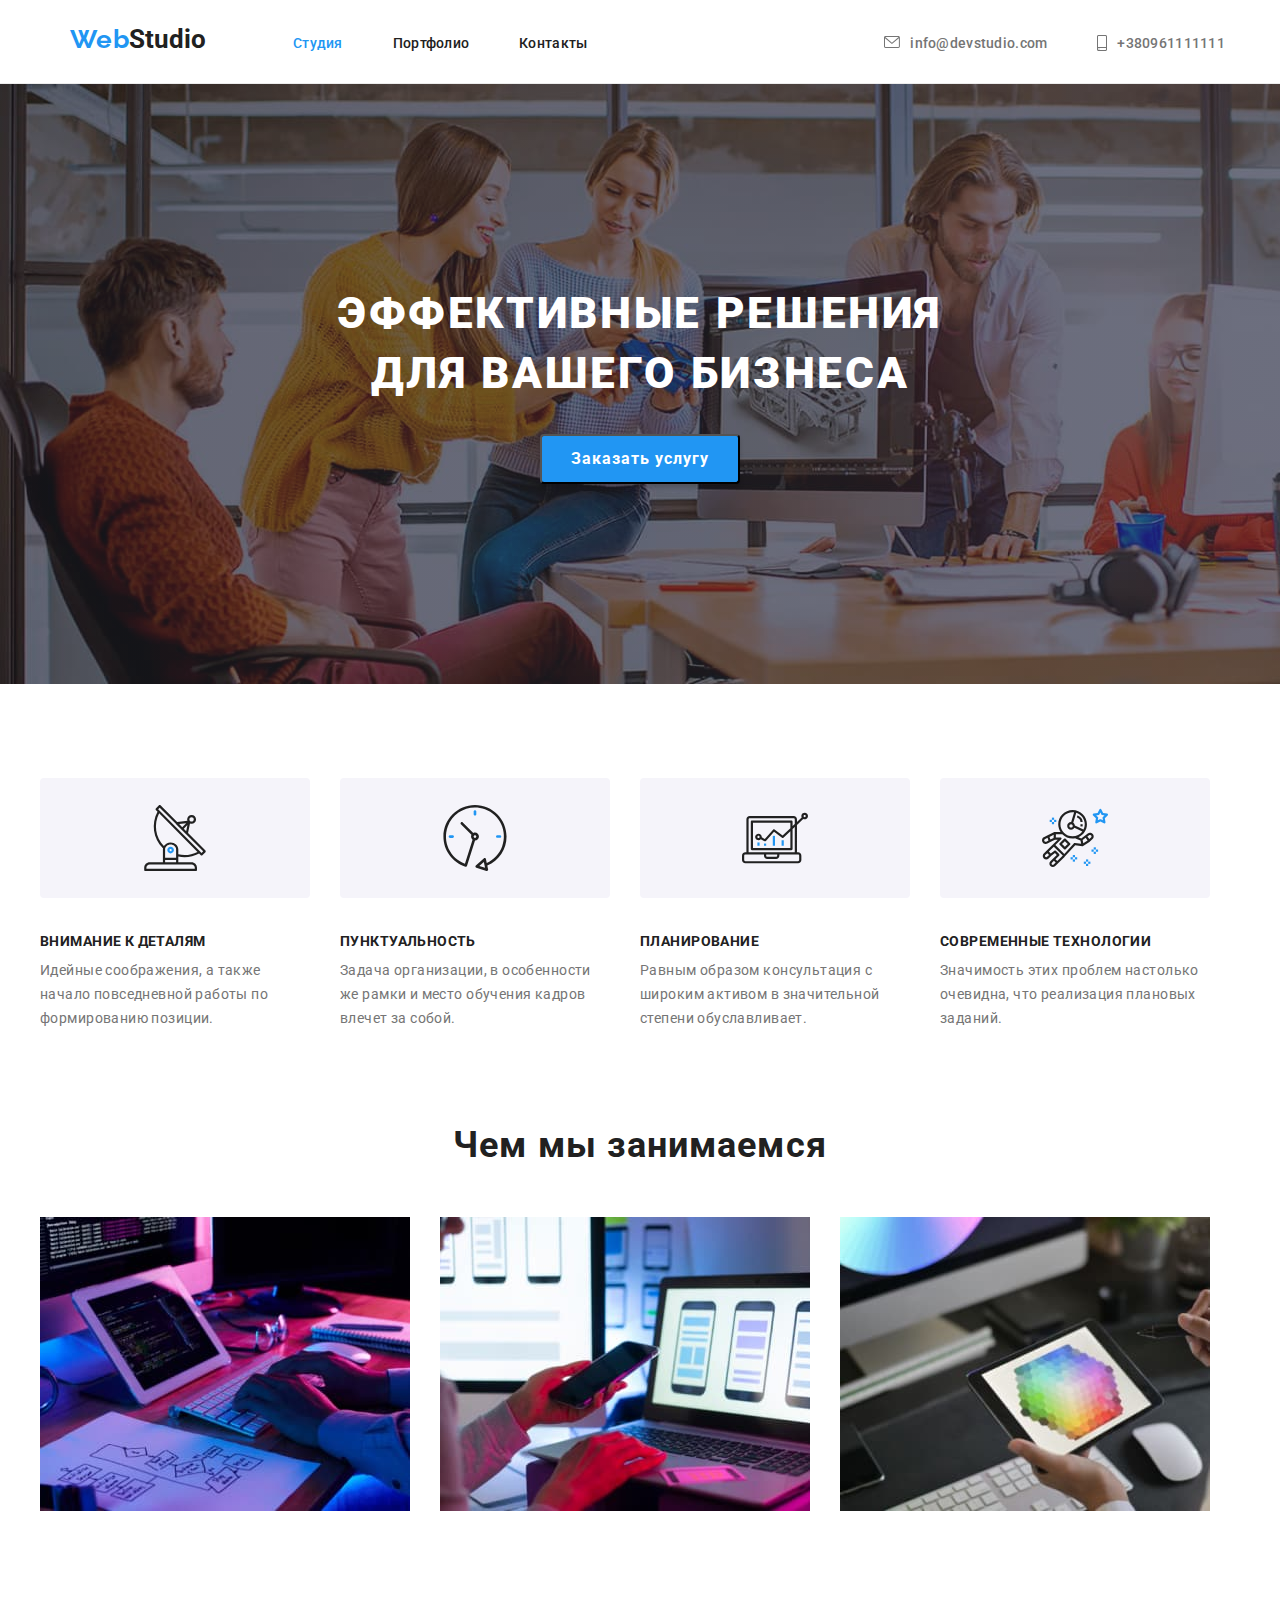
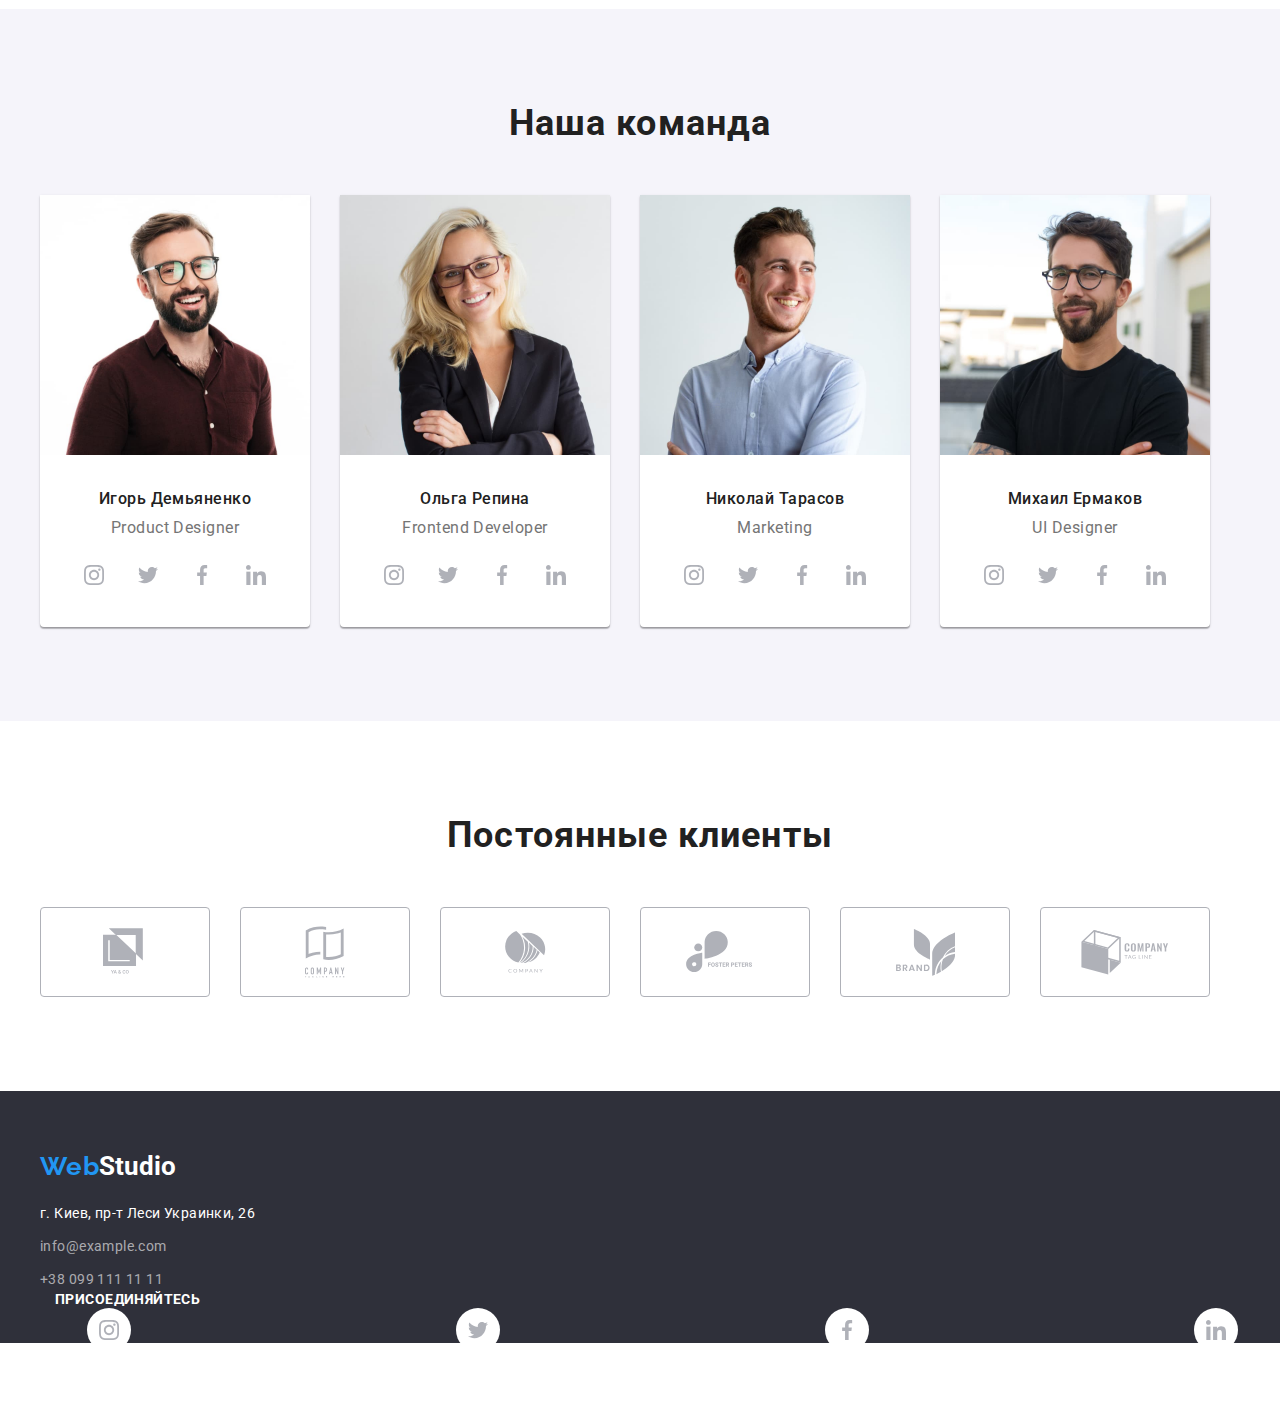
==== index.html @ e484968e "дороблює футер" ====
<!DOCTYPE html>
<html lang="ru">
<head>
    <meta charset="UTF-8">
    <meta name="viewport" content="width=device-width, initial-scale=1.0">
    <title>Студия</title>
    <link rel="stylesheet" type="text/css" href="css/normalize.css" />
    <link href="https://fonts.googleapis.com/css2?family=Raleway:wght@700&family=Roboto:wght@400;500;700;900&display=swap" rel="stylesheet">
    <link rel="stylesheet" href="https://cdnjs.cloudflare.com/ajax/libs/modern-normalize/1.0.0/modern-normalize.min.css">
    <link rel="stylesheet" type="text/css" href="css/styles.css" />
</head>
<body>
    <!-- Шапка  -->
    <header class="header">
        <!-- навигация в шапке сайта -->
        <nav>
           <div class="container">
                <a class="logo" href=""><span class="web">Web</span>Studio</a>
                
                <ul class="site-nav">
                    <li class="item"><a class="link site-nav-studio" href="https://aleksdu.github.io/goit-markup-hw-03/">Студия</a></li>
                    <li class="item"><a class="link site-nav-portfolio"
                            href="https://aleksdu.github.io/goit-markup-hw-03/portfolio">Портфолио</a></li>
                    <li class="item"><a class="link site-nav-contacts" href="">Контакты</a></li>
                </ul>
                
                <ul class="auth-nav">
                    
                    <li class="item">
                        <a class="link auth-nav-contacts-link" href="mailto:info@devstudio.com">
                            <svg class="icon-envelope-hover">
                                <use href="./images/sprite.svg#icon-envelope-hover">
                                </use></svg>info@devstudio.com</a></li>
                    <li class="item"><a class="link auth-nav-tel"
                         href="tel:+380961111111">
                        <svg class="icon-smartphone">
                            <use href="./images/sprite.svg#icon-smartphone">
                            </use>
                        </svg>
                         +380961111111</a>
                    </li>
                </ul>
            </div>
                </nav>
           
    </header>
    <!-- Кнопка на заднем фоне -->
    <main>
        <section class="title">
            <div class="container">
                <h1 class="title-buton-title">Эффективные решения<br />
                    для вашего бизнеса</h1>
                <button class="title-buton-buton" type="button">Заказать услугу</button>
        </div>
         </section>  
    <!-- Секция особенности -->
    <section class="features-items">
        <div class="container">
            <ul class="features">
                <li class="item">
                    <svg class="antenna">
                        <use href="./images/sprite.svg#antenna">
                        </use>
                    </svg>
                    <h3 class="features-title">Внимание к деталям</h3>
                    <p class="features-text">Идейные соображения, а также 
                        начало повседневной работы по 
                        формированию позиции.</p>
                </li>
                <li class="item">
                    <svg class="clock">
                        <use href="./images/sprite.svg#clock">
                        </use>
                    </svg>
                    <h3 class="features-title">Пунктуальность</h3>
                    <p class="features-text">Задача организации, в особенности 
                        же рамки и место обучения кадров 
                        влечет за собой.</p>
                </li>
                <li class="item">
                    <svg class="diagram">
                        <use href="./images/sprite.svg#diagram">
                        </use>
                    </svg>
                    <h3 class="features-title">Планирование</h3>
                    <p class="features-text">Равным образом консультация с
                        широким активом в значительной
                        степени обуславливает.</p>
                </li>
                <li class="item">
                    <svg class="astronaut">
                        <use href="./images/sprite.svg#astronaut">
                        </use>
                    </svg>
                    <h3 class="features-title">Современные технологии</h3>
                    <p class="features-text">Значимость этих проблем настолько
                        очевидна, что реализация плановых
                        заданий.</p>
                </li>
            </ul>
        </div>
    </section>
    <!-- секция чем мы занимаемся -->
    
        
    <section class="images">
        <h2 class="title-2">Чем мы занимаемся</h2>
        <ul class="container">
            <li class="item"><img src="./images/img.jpg" alt="пишет код" width="370"></li>
            <li class="item"><img src="./images/img(1).jpg" alt="пишет мобильный девайс" width="370"></li>
            <li class="item"><img src="./images/img(2).jpg" alt="выбирает цвет" width="370"></li>
        </ul>
    </section>
    <!-- секция наша команда -->
    <section class="our-team">
        <div class="container">
            <h2 class="title-3">Наша команда</h2>
            <ul class="title-3-members">
                <li class="item"><img src="./images/img(3).jpg" alt="Игорь Демьяненко" width="270"><br />
                    <h3 class="names">Игорь Демьяненко</h3>
                    <p class="work" lang="en">Product Designer</p>
                    <ul class="social-list">
                        <li class="social-list-item">
                            <a href="" class="social-list-link">
                                <svg class="social-list-icon">
                                    <use href="./images/sprite.svg#instagram"></use>
                                </svg>
                            </a>
                        </li>
                        <li class="social-list-item">
                            <a href="" class="social-list-link">
                                <svg class="social-list-icon">
                                    <use href="./images/sprite.svg#twitter"></use>
                                </svg>
                            </a>
                        </li>
                        <li class="social-list-item">
                            <a href="" class="social-list-link">
                                <svg class="social-list-icon">
                                    <use href="./images/sprite.svg#facebook"></use>
                                </svg>
                            </a>
                        </li>
                        <li class="social-list-item">
                            <a href="" class="social-list-link">
                                <svg class="social-list-icon">
                                    <use href="./images/sprite.svg#linkedin"></use>
                                </svg>
                            </a>
                        </li>
                    </ul>
                </li>
                <li class="item"><img src="./images/img(4).jpg" alt="Ольга Репина" width="270"><br />
                    <h3 class="names">Ольга Репина</h3>
                    <p class="work" lang="en">Frontend Developer</p>
                    <ul class="social-list">
                        <li class="social-list-item">
                            <a href="" class="social-list-link">
                                <svg class="social-list-icon">
                                    <use href="./images/sprite.svg#instagram"></use>
                                </svg>
                            </a>
                        </li>
                        <li class="social-list-item">
                            <a href="" class="social-list-link">
                                <svg class="social-list-icon">
                                    <use href="./images/sprite.svg#twitter"></use>
                                </svg>
                            </a>
                        </li>
                        <li class="social-list-item">
                            <a href="" class="social-list-link">
                                <svg class="social-list-icon">
                                    <use href="./images/sprite.svg#facebook"></use>
                                </svg>
                            </a>
                        </li>
                        <li class="social-list-item">
                            <a href="" class="social-list-link">
                                <svg class="social-list-icon">
                                    <use href="./images/sprite.svg#linkedin"></use>
                                </svg>
                            </a>
                        </li>
                    </ul>
                </li>
                <li class="item"><img src="./images/img(5).jpg" alt="Николай Тарасов" width="270"><br />
                    <h3 class="names">Николай Тарасов</h3>
                    <p class="work" lang="en">Marketing</p>
                    <ul class="social-list">
                        <li class="social-list-item">
                            <a href="" class="social-list-link">
                                <svg class="social-list-icon">
                                    <use href="./images/sprite.svg#instagram"></use>
                                </svg>
                            </a>
                        </li>
                        <li class="social-list-item">
                            <a href="" class="social-list-link">
                                <svg class="social-list-icon">
                                    <use href="./images/sprite.svg#twitter"></use>
                                </svg>
                            </a>
                        </li>
                        <li class="social-list-item">
                            <a href="" class="social-list-link">
                                <svg class="social-list-icon">
                                    <use href="./images/sprite.svg#facebook"></use>
                                </svg>
                            </a>
                        </li>
                        <li class="social-list-item">
                            <a href="" class="social-list-link">
                                <svg class="social-list-icon">
                                    <use href="./images/sprite.svg#linkedin"></use>
                                </svg>
                            </a>
                        </li>
                    </ul>
                </li>
                <li class="item"><img src="./images/img(6).jpg" alt="Михаил Ермаков" width="270"><br />
                    <h3 class="names">Михаил Ермаков</h3>
                    <p class="work" lang="en">UI Designer</p>
                    <ul class="social-list">
                        <li class="social-list-item">
                            <a href="" class="social-list-link">
                                <svg class="social-list-icon">
                                    <use href="./images/sprite.svg#instagram"></use>
                                </svg>
                            </a>
                        </li>
                        <li class="social-list-item">
                            <a href="" class="social-list-link">
                                <svg class="social-list-icon">
                                    <use href="./images/sprite.svg#twitter"></use>
                                </svg>
                            </a>
                        </li>
                        <li class="social-list-item">
                            <a href="" class="social-list-link">
                                <svg class="social-list-icon">
                                    <use href="./images/sprite.svg#facebook"></use>
                                </svg>
                            </a>
                        </li>
                        <li class="social-list-item">
                            <a href="" class="social-list-link">
                                <svg class="social-list-icon">
                                    <use href="./images/sprite.svg#linkedin"></use>
                                </svg>
                            </a>
                        </li>
                    </ul>
                </li>
            </ul>
        </div>
    </section>

    <!-- stabbil cliens -->

    <section class="clients">
        <div class="container">
        <h2 class="title-clients">Постоянные клиенты</h2>
            <ul class="clients-list">
                <li class="clients-item">
                    <a href="" class="clients-link">
                        <svg class="clients-icon">
                            <use href="./images/sprite.svg#logo-1"></use>
                        </svg>
                    </a>
                </li>
                <li class="clients-item">
                    <a href="" class="clients-link">
                        <svg class="clients-icon logo-2">
                            <use href="./images/sprite.svg#logo-2"></use>
                        </svg>
                    </a>
                </li>
                <li class="clients-item">
                    <a href="" class="clients-link">
                        <svg class="clients-icon logo-3">
                            <use href="./images/sprite.svg#logo-3"></use>
                        </svg>
                    </a>
                </li>
                <li class="clients-item">
                    <a href="" class="clients-link">
                        <svg class="clients-icon logo-4">
                            <use href="./images/sprite.svg#logo-4"></use>
                        </svg>
                    </a>
                </li>
                <li class="clients-item">
                    <a href="" class="clients-link">
                        <svg class="clients-icon logo-5">
                            <use href="./images/sprite.svg#logo-5"></use>
                        </svg>
                    </a>
                </li>
                <li class="clients-item">
                    <a href="" class="clients-link">
                        <svg class="clients-icon logo-6">
                            <use href="./images/sprite.svg#logo-6"></use>
                        </svg>
                    </a>
                </li>
            </ul class="clients-list">
            </div>
    </section>
    </main>
    <!-- подвал страницы -->
    <footer class="footer">
        <div class="container">
            <a class="logo" href=""><span class="web">Web</span>Studio</a>
            <address>
                 <div class="footer-address">г. Киев, пр-т Леси Украинки, 26</div>
                <a class="footer-mail" href="mailto:info@example.com">info@example.com</a><br />
                <a class="footer-tel" href="tel:+380991111111">+38 099 111 11 11</a>
            </address>
        

        <!-- social links -->
        <section social-links>
            <div class="container">
            <h3 class="call">присоединяйтесь</h3>
                <ul class="social-list">
                    <li class="social-list-item">
                        <a href="" class="social-list-link">
                            <svg class="social-list-icon">
                                <use href="./images/sprite.svg#instagram"></use>
                            </svg>
                        </a>
                    </li>
                    <li class="social-list-item">
                        <a href="" class="social-list-link">
                            <svg class="social-list-icon">
                                <use href="./images/sprite.svg#twitter"></use>
                            </svg>
                        </a>
                    </li>
                    <li class="social-list-item">
                        <a href="" class="social-list-link">
                            <svg class="social-list-icon">
                                <use href="./images/sprite.svg#facebook"></use>
                            </svg>
                        </a>
                    </li>
                    <li class="social-list-item">
                        <a href="" class="social-list-link">
                            <svg class="social-list-icon">
                                <use href="./images/sprite.svg#linkedin"></use>
                            </svg>
                        </a>
                    </li>
                </ul>
            </div>
        </section>
    </footer>
    </body>
</html>
---- css/styles.css ----
:root {
--prymary-text-color: #757575;
--font-family: Roboto;

}
a{
    text-decoration: none;
}
li{
   list-style-type: none;
}
body {
  font-family: Roboto, sans-serif;
  }
  h1,h2,h3,h4,h5,h6,p{
 margin: 0;
}
address{
    font-style: normal;
}
.list{
    list-style: none;
}
ul{
    margin: 0;
    padding: 0;
}
image{
    display: block;
}

  /* ========Header============ */
.header .container{
    display: flex;
    align-items: baseline;
    width: 1200px;
    padding-left: 15px;
    padding-right: 15px;
    margin: 0 auto;
    }

    .header{
    border-bottom: 1px solid #ECECEC;

    }
  
    .site-nav .item+.item{
        margin-left: 50px;
        display: block;
    }

    .auth-nav .link{
        padding-top: 32px;
        padding-bottom: 32px;
    }

    .site-nav{
        display: flex;
    }
.web{
display: flex;
margin-left: 15px;

font-family: Raleway;
font-weight: 700;
font-size: 26px;
line-height: 1.192;
letter-spacing: 0.03em;
color: #2196F3;
}

.web:hover, .web:focus{
    color: #2196f3;
}
.web:active{
    color: teal;
}
.header .logo{
display: flex;
padding-top: 24px;
padding-bottom: 25px;
margin-right: 93px;
width: 145px;
height: 31px;
font-weight: bold;
font-size: 26px;
line-height: 1.192;
color: #212121;
}

.logo:hover, .logo:focus{
    color:#2196f3;
}
.logo:active{
    color: teal;
}

.site-nav-studio{
font-weight: 500;
font-size: 14px;
line-height: 1.142;
letter-spacing: 0.02em;
color: #2196F3;
}

.site-nav-studio:hover, .site-nav-studio:focus{
    color:#2196f3;
}
.site-nav-studio:active{
    color: teal;
}
.site-nav-portfolio, .site-nav-contacts{
font-weight: 500;
font-size: 14px;
line-height: 1.142;
letter-spacing: 0.02em;
color: #212121;
}
.site-nav-portfolio:hover, .site-nav-portfolio:focus,
.site-nav-contacts:hover, .site-nav-contacts:focus{
    color: #2196f3;
}
.site-nav-portfoli:active,.site-nav-contacts:active{
    color: teal;
}

.auth-nav{
    display: flex;
    margin-left: auto;
    align-items: center;
}
.auth-nav .item+.item{
margin-left: 50px;
}

.header .auth-nav-contacts-link{
    margin-left: auto;
}
.icon-envelope-hover{
    align-items: center;
max-width: 16px;
height: 12px;
margin-right: 10px;
fill: var(--prymary-text-color);
}

.auth-nav-contacts-link:hover .icon-envelope-hover,
.auth-nav-contacts-link:focus .icon-envelope-hover{
fill: #2196F3;
}

.auth-nav-contacts-link{
/* display: flex;
align-content: center;
justify-content: center; */

font-weight: 500;
font-size: 14px;
line-height: 1.142;
letter-spacing: 0.02em;
color: var(--prymary-text-color);
}

.auth-nav-tel{
display: flex;
align-items: center;
justify-content: center;
align-self: center;

font-weight: 500;
font-size: 14px;
line-height: 1.142;
letter-spacing: 0.02em;
color: var(--prymary-text-color);
}


.auth-nav-contacts-link:hover,.auth-nav-contacts-link:focus,
.auth-nav-tel:hover,.auth-nav-tel:focus{
    color: #2196f3;
}
.auth-nav-tel:active,.auth-nav-contacts-link:active{
    color: #2196F3;
}

.icon-smartphone{
    align-items: center;
width: 10px;
height: 16px;
margin-right: 10px;
fill: var(--prymary-text-color);
}

.auth-nav-tel:hover .icon-smartphone,
.auth-nav-tel:focus .icon-smartphone{
    fill: #2196F3;
}

/* ========End Header============ */

/* ========Studio Button on backend============ */

.title{
padding-top: 200px;
padding-bottom: 200px;
margin: 0 auto;
max-width: 1600px;
height: 600px;


background-image: linear-gradient(
    to right,
    rgba(47, 48, 58, .4),
    rgba(70, 71, 85, 0.4))
  , url(../images/background.jpg);
  background-color: #2F303A;
}

.title .container{


}

.title-buton-title{
margin-bottom: 30px;

font-weight: 900;
font-size: 44px;
line-height: 1.363;
text-align: center;
letter-spacing: 0.06em;
text-transform: uppercase;
color: #FFFFFF; 
}


.title-buton-buton{
width: 200px;
height: 50px;
justify-content: center;
margin-left: auto;
margin-right: auto;
background-color: #2196F3;
font-weight: bold;
font-size: 16px;
line-height: 1.875;
display: flex;
align-items: center;
text-align: center;
letter-spacing: 0.06em;
color: #FFFFFF;
box-shadow: 0px 4px 4px rgba(0, 0, 0, 0.15);
border-radius: 4px;
}

.title-buton-buton:hover, .title-buton-buton:focus{
    color:#2196f3;
    background-color: #fff;
}

}
.title-buton-buton:active,
.title-buton-title:active{
     color: #2196F3;
     background-color: #fff;
}
/* ========End Studio Button on backend============ */

/* ========Features============ */
.features-items{
padding-top: 94px;
padding-bottom: 94px;
}

.features-items .container{
width: 1230px;
padding-left: 15px;
padding-right: 15px;
margin-left: auto;
margin-right: auto;;
}

.features{
    display: flex;
}
.antenna{
width: 270px;
height: 120px;
padding: 25px 102px;
background: #F5F4FA;
border-radius: 4px;
margin-bottom: 30px;
}

.clock{
width: 270px;
height: 120px;
padding: 25px 102px;
background: #F5F4FA;
border-radius: 4px;
margin-bottom: 30px;

}

.diagram{
width: 270px;
height: 120px;
padding: 25px 102px;
background: #F5F4FA;
border-radius: 4px;
margin-bottom: 30px;
}

.astronaut{
width: 270px;
height: 120px;
padding: 25px 102px;
background: #F5F4FA;
border-radius: 4px;
margin-bottom: 30px;
}

.features-title{
margin-bottom: 10px;
font-weight: 700;
font-size: 14px;
line-height: 1.142;
letter-spacing: 0.03em;
text-transform: uppercase;
color: #212121;
}


.features .item {
width: 270px;
}

.features-text{
font-weight: normal;
font-size: 14px;
line-height: 1.714;
letter-spacing: 0.03em;
color: var(--prymary-text-color);
}

.features .item:not(:last-child) {
margin-right: 30px;
}

.images{
padding-bottom: 94px;

}

.title-2{
min-width: 376px;
margin-bottom: 50px;

font-weight: bold;
font-size: 36px;
line-height: 1.166;
text-align: center;
letter-spacing: 0.03em;
color: #212121;
}
.images .container{
display: flex;
width: 1230px;
padding-right: 15px;
padding-left: 15px;
margin-right: auto;
margin-left: auto;
}

.images .item:not(:last-child){
margin-right: 30px;
}
/* ========End Features============ */
/* ========What we do============ */
.our-team{
padding-top: 94px;
padding-bottom: 94px;
background: #F5F4FA;
}
.our-team .container{
width: 1230px;
padding-left: 15px;
padding-right: 15px; 
margin-right: auto;
margin-left: auto;
}
.title-3{
min-width: 264px;
margin-left: auto;
margin-right: auto;
margin-bottom: 50px;

font-weight: bold;
font-size: 36px;
line-height: 1.166;
text-align: center;
letter-spacing: 0.03em;
color: #212121;
}

.names{
font-weight: 500;
font-size: 16px;
line-height: 1.187;
/* identical to box height */
text-align: center;
letter-spacing: 0.03em;
color: #212121;
}
.names{
    padding-top: 30px;
    padding-bottom: 10px;
}
.work{
padding-bottom: 16px;
font-weight: normal;
font-size: 16px;
line-height: 1.187;
/* identical to box height */
text-align: center;
letter-spacing: 0.03em;
color: var(--prymary-text-color);
}
.title-3-members{
display: flex;
margin-left: auto;
margin-right: auto;
}
.title-3-members .item:not(:last-child){
margin-right: 30px;
}
.social-list{
display: flex;
justify-content: space-between;
margin-left: 32px;
margin-right: 32px;
}

.social-list-link:hover .social-list-icon,
.social-list-link:focus .social-list-icon{
fill: #2196F3;
}

.social-list-link:hover{
color: #2196F3;
}

.social-list-icon{
width: 20px;
height: 20px;
fill:#AFB1B8;
}

.social-list-link{
display: flex;
justify-content: center;
align-items: center;
width: 44px;
height: 44px;
margin-bottom: 30px;
background-color: white;
border-radius: 50%;
}


.title-3-members .item{
    background: #FFFFFF;
/* material shadow v1 */

box-shadow: 0px 1px 3px rgba(0, 0, 0, 0.12), 0px 1px 1px rgba(0, 0, 0, 0.14), 0px 2px 1px rgba(0, 0, 0, 0.2);
border-radius: 0px 0px 4px 4px;
}
/* ========EndWhat we do============ */
/* ========stabbil clients============ */
.clients{
/* width: 1600px; */
width: 1200px;
padding-top: 94px;
padding-bottom: 94px;
margin-left:auto;
margin-right: auto;
background-color: #FFFFFF;
}

.clients.container{
display: flex;

height: 370px;
padding-left: 15px;
padding-right: 15px;
margin-left:auto;
margin-right: auto;


padding-left: 15px;
padding-right: 15px;
}
.clients-list{
    display: flex;
}


.title-clients{
min-width: 390px;
height: 42px;
margin-bottom: 50px;

margin-left:  auto;
margin-right: auto;
font-weight: bold;
font-size: 36px;
line-height: 1.16;
text-align: center;
letter-spacing: 0.03em;
color: #212121;
}

.clients-link{
display: flex;
justify-content: center;
align-items: center;
width: 170px;
height: 90px;
border: 1px solid #AFB1B8;
border-radius: 4px;
}

.clients-link:hover .clients-icon,
.clients-link:focus .clients-icon{
fill: #2196F3;
}

.clients-link:hover{
border-color:  #2196F3;
}

/* .clients-item{
margin-left: auto;
margin-right: auto;
} */
.clients-item:not(:last-child){
margin-right: 30px;
}

.clients-icon{
width:44px;
height:49px;
fill: #AFB1B8;
}
.logo-2{
width: 40px;
height: 52px;
}

.logo-3{
width: 41px;
height: 42px;
}

.logo-4{
width: 79px;
height: 42px;
}

.logo-5{
width: 59px;
height: 47px;
}

.logo-6{
width: 88px;
height: 45px;
}
/* ========End stabbil clients============ */


/* ========Footer============ */
.footer{
background-color: #2F303A;
height: 252px;
padding-top: 60px;
padding-bottom: 60px;
}
.footer .container{
width: 1230px;
height: 132px;
margin: auto;
padding-left: 15px;
}

.footer .web{
margin-left: 0px;
/* margin-bottom: 20px; */

font-family: Raleway;
font-weight: 700;
font-size: 26px;
line-height: 1.192;
letter-spacing: 0.03em;
color: #2196F3;
}

.footer .logo{
display: flex;
/* padding-top: 60px; */
padding-right: 0;
margin-right: auto;
margin-bottom: 20px;

width: 145px;
height: 31px;
font-weight: bold;
font-size: 26px;
line-height: 1.192;
color: #fff;
}

.logo:hover, .logo:focus{
    color:#2196f3;
}
.logo:active{
    color: teal;
}
.footer-address{
/* padding-top: 20px; */
padding-bottom: 9px;
font-weight: normal;
font-size: 14px;
line-height: 1.714;
letter-spacing: 0.03em;
color: #FFFFFF;
}
 .footer-mail{
display: inline-block;
padding-bottom: 9px;
font-weight: normal;
font-size: 14px;
line-height: 1.714;
letter-spacing: 0.03em;
color: rgba(255, 255, 255, 0.6);
 }

 .footer-tel{
/* padding-bottom: 60px; */
font-weight: normal;
font-size: 14px;
line-height: 1.714;
letter-spacing: 0.03em;
color: rgba(255, 255, 255, 0.6);
 }

 .footer-mail:hover, .footer-tel:focus,
 .footer-tel:hover, .footer-mail:focus{
     color: #2196f3;
 }
 .footer-mail:active{
     color: #2196f3;
 }

 .social-links{
padding-top: 72px;
padding-bottom: 100px;
padding-left: 70px;
margin-right: auto;
margin-left: auto;
 }
.social-links.container{
width: 200px;
height: 80px;
}

.call{
font-weight: bold;
font-size: 14px;
line-height: 1.14;
letter-spacing: 0.03em;
text-transform: uppercase;
color: #FFFFFF;
}
.social-list-link.social-links{
display: flex;
justify-content: center;
align-items: center;
width: 44px;
height: 44px;
margin-bottom: 30px;
background-color: white;
border-radius: 50%;
}

 /* ========End Features============ */

 /* ========Portfolio list button======= */
.section-buttons{
padding-top: 94px;
padding-bottom: 94px;

}

.list-button{
display: flex;
justify-content: center;
width: 1230px;
padding-left: 15px;
padding-right: 15px;
margin-left: auto;
margin-right: auto;
}
.list-button .item+.item{
    margin-left: 8px;

}

 .button{
font-family: Roboto, sans-serif;
font-weight: 500;
font-size: 16px;
line-height: 1.625;
text-align: center;
letter-spacing: 0.03em;
color: #212121;
}

.all-button{
min-width: 73px;
height: 38px;
background: #2196F3;
/* shadow-middle */

box-shadow: 0px 3px 1px rgba(0, 0, 0, 0.1), 0px 1px 2px rgba(0, 0, 0, 0.08), 0px 2px 2px rgba(0, 0, 0, 0.12);
border-radius: 4px;
}

.all{
margin: 6px 22px;
min-width: 29px;
height: 26px;
border: none;
background: #2196F3;
color: #ffffff;

}
.all:hover, .all:focus,
.all:active{
box-shadow: 0px 3px 1px rgba(0, 0, 0, 0.1), 0px 1px 2px rgba(0, 0, 0, 0.08), 0px 2px 2px rgba(0, 0, 0, 0.12);
border-radius: 4px;
}

.veb{
min-width: 84px;
margin: 6px 15px;
height: 26px;
border: none;
background: transparent;
}
.veb-button{
width: 128px;
height: 38px;
background: #F5F4FA;
border-radius: 4px solid rgb(255, 255, 255);
}
.veb-button:hover{
background: #2196F3;
}

.soft{
min-width: 101px;
height: 26px;
margin: 6px 22px;
border: none;
background: transparent;
}
.soft-button{
min-width: 135px;
height: 38px;
background: #F5F4FA;
border-radius: 4px solid rgb(255, 255, 255);
}
.soft-button:hover{
background: #2196F3;
}
.design{
min-width: 59px;
height: 26px;
margin: 6px 22px;
border: none;
background: transparent;
}
.design-button{
min-width: 103px;
height: 38px;
background: #F5F4FA;
border-radius: 4px solid rgb(255, 255, 255);
}
.design-button:hover{
background: #2196F3;
}

.marketing{
min-width: 86px;
height: 26px;
margin: 6px 22px;
border: none;
background: transparent;
}
.marketing-button{
min-width: 130px;
height: 38px;
background: #F5F4FA;
border-radius: 4px solid rgb(255, 255, 255);
}
.marketing-button:hover{
background: #2196F3;
}
.button:hover, .button:focus,
.button:active{
color: #FFFFFF;
background: #2196F3;
/* shadow-middle */
box-shadow: 0px 3px 1px rgba(0, 0, 0, 0.1), 0px 1px 2px rgba(0, 0, 0, 0.08), 0px 2px 2px rgba(0, 0, 0, 0.12);
border-radius: 4px;
 }

 
/* ========End Portfolio list button======= */
/* ========Portfolio progects============ */
.progects-title-text{
    padding: 20px 24px;
}

 .progects{
     width: 1230px;
     padding-top: 50px;
     padding-left: 15px;
     padding-right: 15px;
     margin-left: auto;
     margin-right: auto;
     /* margin-top: 50px; */
     display: flex;
     flex-wrap: wrap;     
 }

 .progects .item{
width: 370px;
height: 404px;
background: #FFFFFF;
border: 1px solid #EEEEEE;
box-sizing: border-box;
margin-right: 30px;

 }

 .progects .item:nth-child(n3){
margin-right: 30px;
 }

 .progects .item:nth-last-child(-n+7){
     margin-bottom: 30px;
 }
.progects-title{
padding-bottom: 4px;
min-width: 322px;
height: 36px;
font-weight: 700;
font-size: 18px;
line-height: 2;
letter-spacing: 0.06em;
color: #212121;
 }

 .progects-text{
font-weight: normal;
font-size: 16px;
line-height: 1.875;
letter-spacing: 0.03em;
color: var(--prymary-text-color);
 }
 /* ========End Portfolio progects============ */
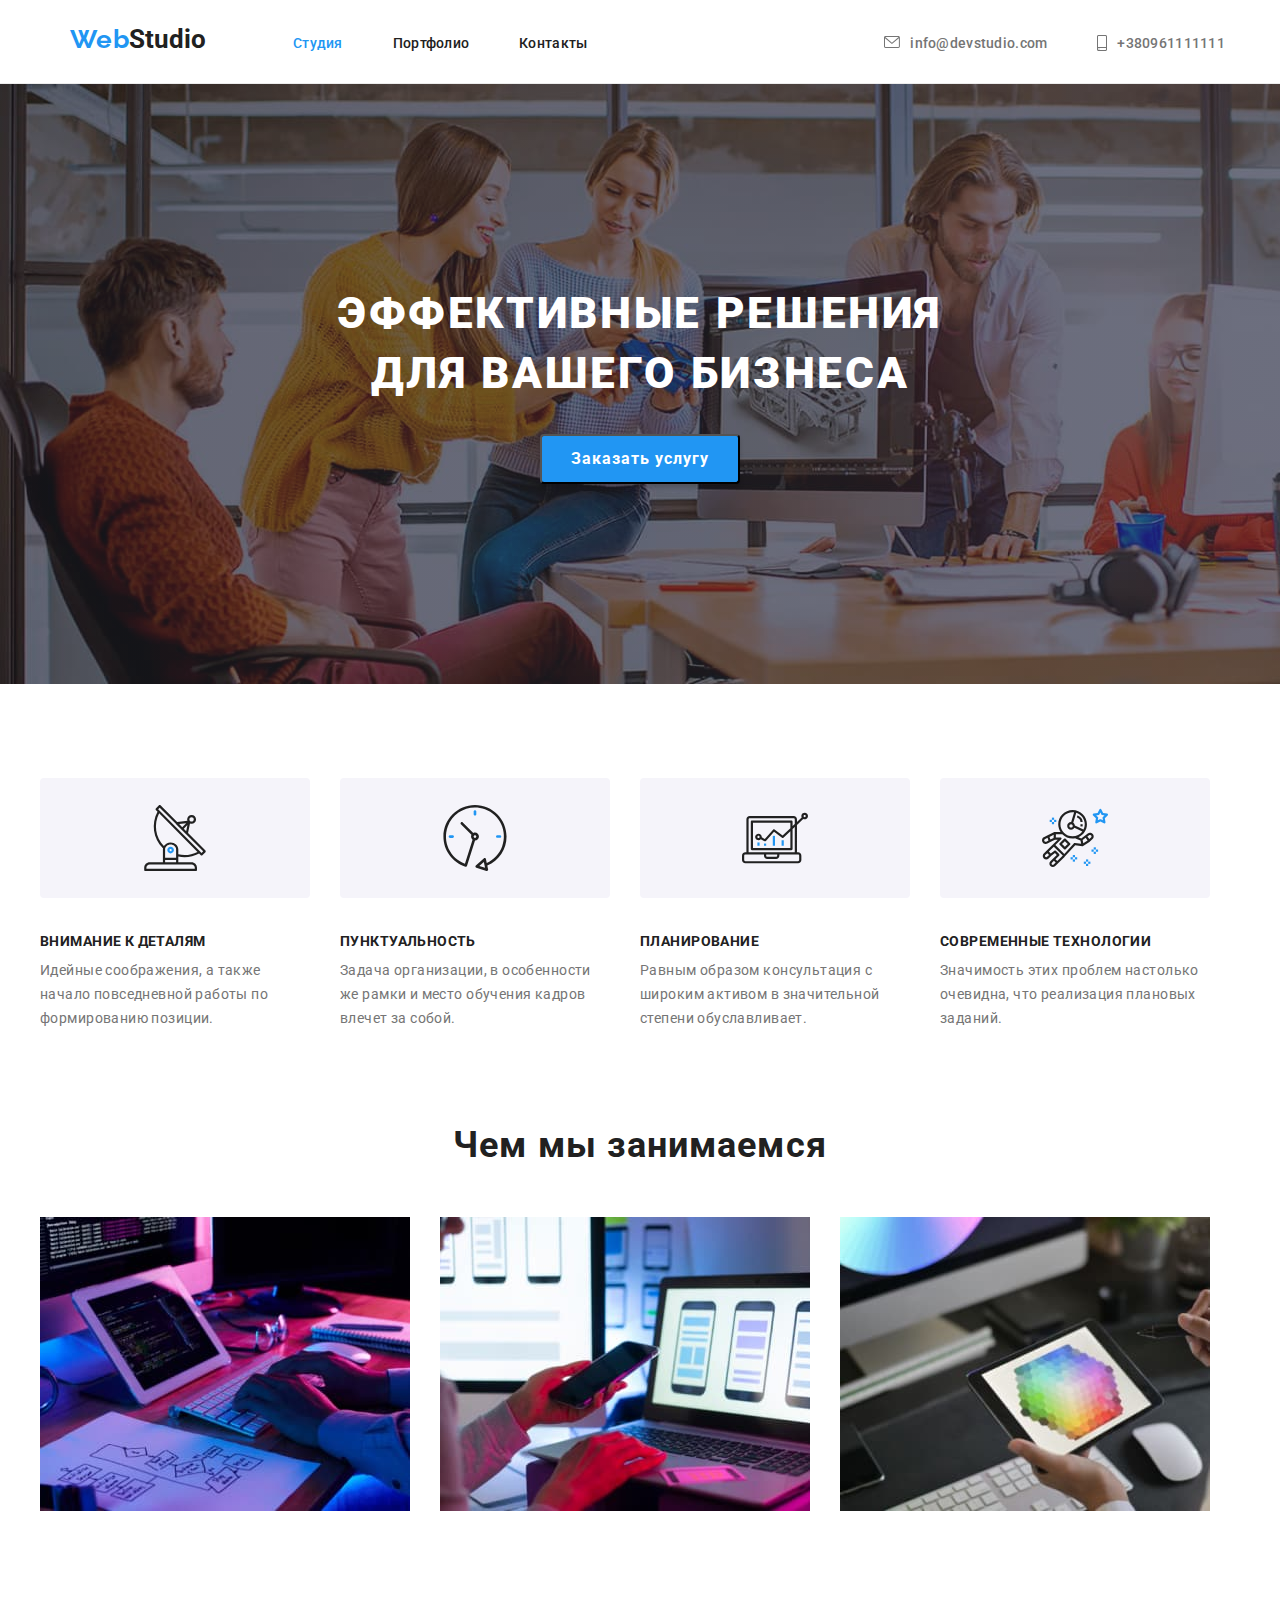
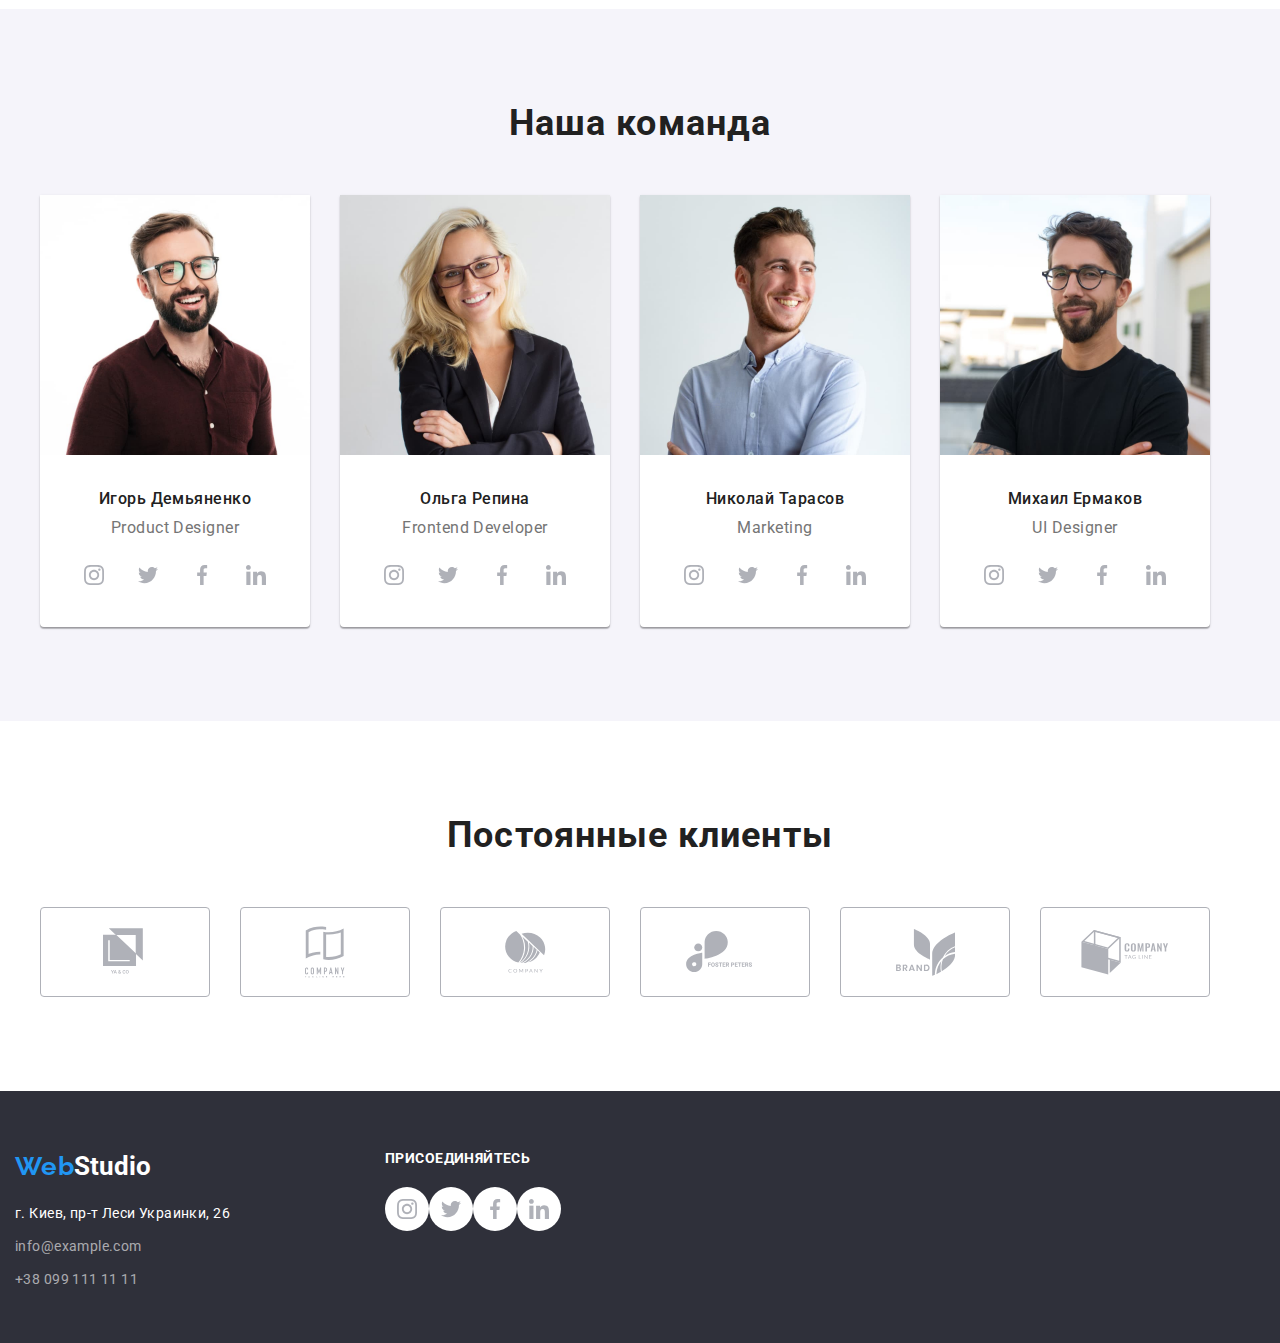
==== commit ff0f0d15: "doing footer soc list" ====
--- a/index.html
+++ b/index.html
@@ -316,14 +316,16 @@
                  <div class="footer-address">г. Киев, пр-т Леси Украинки, 26</div>
                 <a class="footer-mail" href="mailto:info@example.com">info@example.com</a><br />
                 <a class="footer-tel" href="tel:+380991111111">+38 099 111 11 11</a>
+                </div>
             </address>
+        </div>
         
 
         <!-- social links -->
-        <section social-links>
+        <section class="social-links">
             <div class="container">
             <h3 class="call">присоединяйтесь</h3>
-                <ul class="social-list">
+                <ul class="social-list social-list-footer">
                     <li class="social-list-item">
                         <a href="" class="social-list-link">
                             <svg class="social-list-icon">
--- a/css/styles.css
+++ b/css/styles.css
@@ -443,11 +443,13 @@
 
 .social-list-link:hover .social-list-icon,
 .social-list-link:focus .social-list-icon{
-fill: #2196F3;
-}
-
-.social-list-link:hover{
-color: #2196F3;
+fill: #ffffff;
+}
+
+.social-list-link:hover,
+.social-list-link:focus{
+background-color: #2196F3;
+
 }
 
 .social-list-icon{
@@ -532,7 +534,7 @@
 
 .clients-link:hover .clients-icon,
 .clients-link:focus .clients-icon{
-fill: #2196F3;
+fill: #2196f3;
 }
 
 .clients-link:hover{
@@ -581,11 +583,14 @@
 
 /* ========Footer============ */
 .footer{
+display: flex;
 background-color: #2F303A;
+width: 1600px;
 height: 252px;
 padding-top: 60px;
 padding-bottom: 60px;
 }
+
 .footer .container{
 width: 1230px;
 height: 132px;
@@ -663,18 +668,23 @@
  }
 
  .social-links{
-padding-top: 72px;
+display: flex;
+/* padding-top: 72px; */
 padding-bottom: 100px;
 padding-left: 70px;
 margin-right: auto;
 margin-left: auto;
  }
+
 .social-links.container{
+display: flex;
 width: 200px;
 height: 80px;
 }
 
 .call{
+margin-bottom: 20px;
+
 font-weight: bold;
 font-size: 14px;
 line-height: 1.14;
@@ -692,7 +702,15 @@
 background-color: white;
 border-radius: 50%;
 }
-
+.social-list-footer{
+margin-right: auto;
+margin-left: auto;
+justify-content: start;
+}
+
+.social-list-footer.social-list-item:not(:last-child){
+margin-right: 10px;
+}
  /* ========End Features============ */
 
  /* ========Portfolio list button======= */
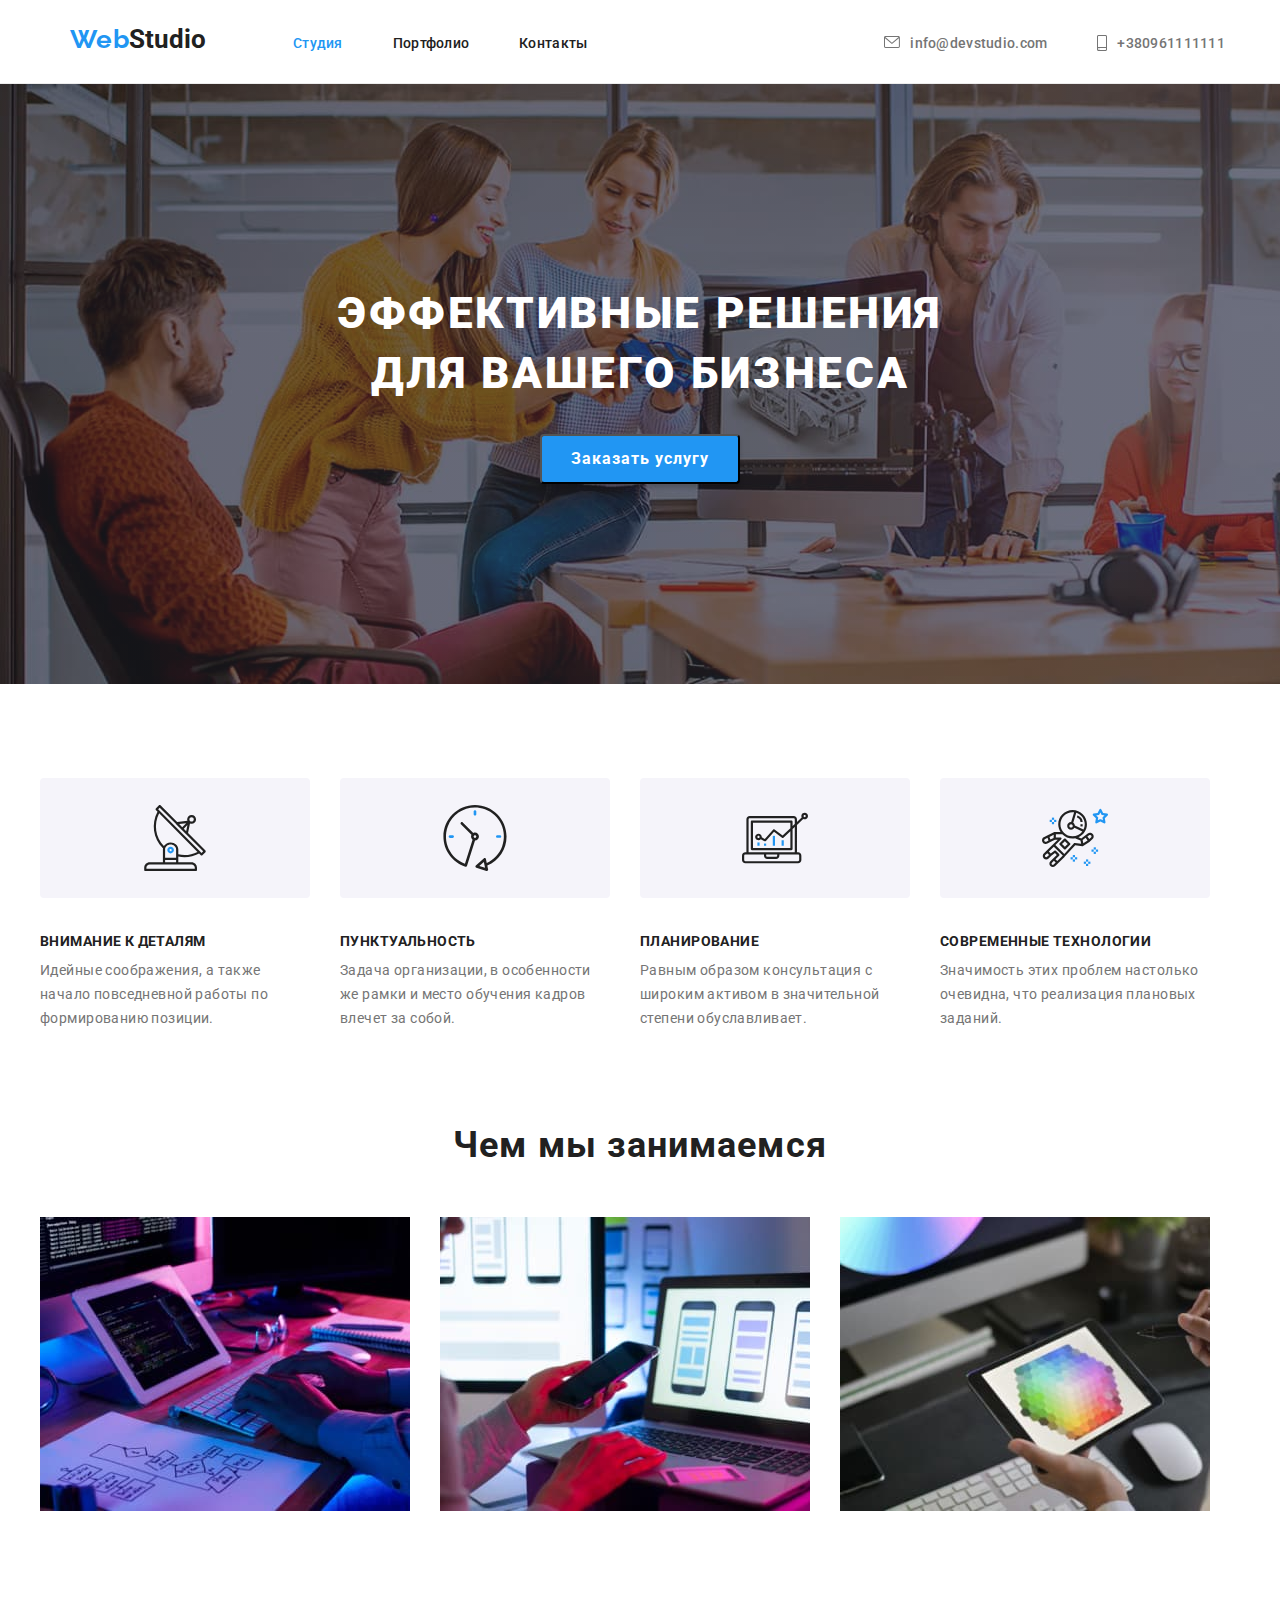
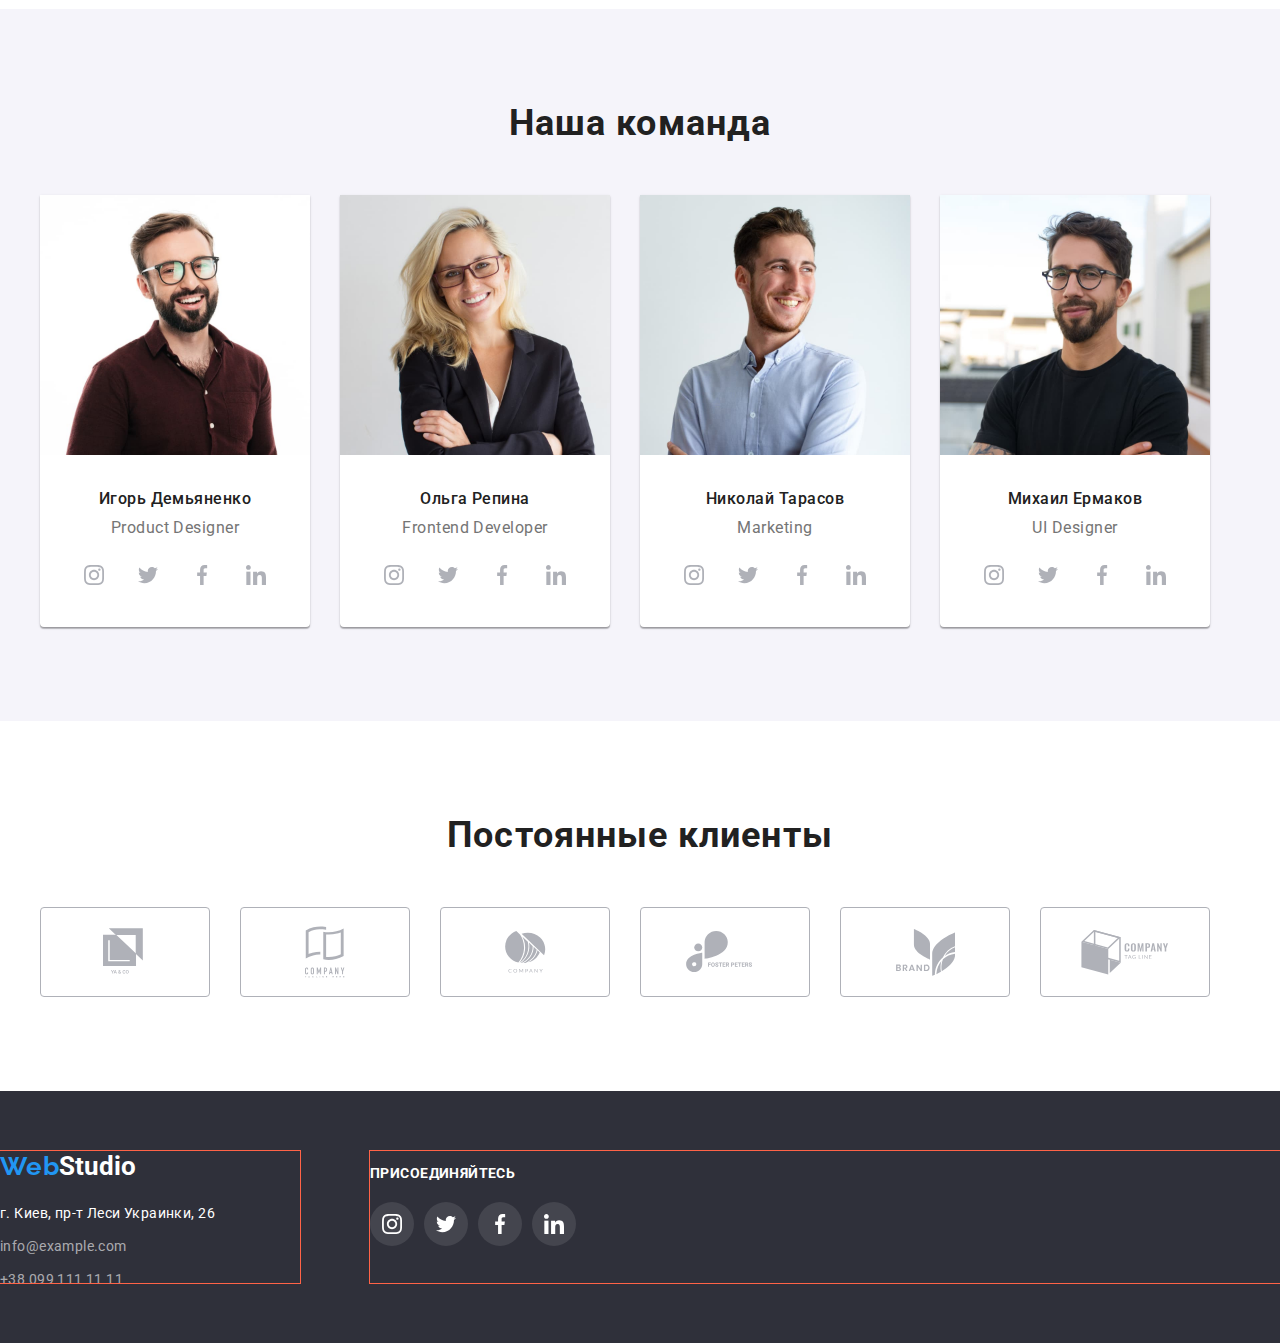
==== commit cee5c6fb: "end 4 homework" ====
--- a/index.html
+++ b/index.html
@@ -308,7 +308,9 @@
             </div>
     </section>
     </main>
+
     <!-- подвал страницы -->
+    
     <footer class="footer">
         <div class="container">
             <a class="logo" href=""><span class="web">Web</span>Studio</a>
--- a/css/styles.css
+++ b/css/styles.css
@@ -491,17 +491,13 @@
 
 .clients.container{
 display: flex;
-
 height: 370px;
 padding-left: 15px;
 padding-right: 15px;
 margin-left:auto;
 margin-right: auto;
-
-
-padding-left: 15px;
-padding-right: 15px;
-}
+}
+
 .clients-list{
     display: flex;
 }
@@ -589,13 +585,20 @@
 height: 252px;
 padding-top: 60px;
 padding-bottom: 60px;
-}
-
+margin-left: auto;
+margin-right: auto;
+}
+
+.footer:not(:last-child){
+    padding-left: 70px;
+}
 .footer .container{
+margin-right: auto;
+margin-left: auto;
 width: 1230px;
 height: 132px;
-margin: auto;
-padding-left: 15px;
+outline: 1px solid tomato;
+
 }
 
 .footer .web{
@@ -632,7 +635,6 @@
     color: teal;
 }
 .footer-address{
-/* padding-top: 20px; */
 padding-bottom: 9px;
 font-weight: normal;
 font-size: 14px;
@@ -651,7 +653,6 @@
  }
 
  .footer-tel{
-/* padding-bottom: 60px; */
 font-weight: normal;
 font-size: 14px;
 line-height: 1.714;
@@ -684,6 +685,7 @@
 
 .call{
 margin-bottom: 20px;
+margin-top: 15px;
 
 font-weight: bold;
 font-size: 14px;
@@ -692,32 +694,37 @@
 text-transform: uppercase;
 color: #FFFFFF;
 }
-.social-list-link.social-links{
+
+.social-list-footer a{
 display: flex;
 justify-content: center;
 align-items: center;
 width: 44px;
 height: 44px;
-margin-bottom: 30px;
-background-color: white;
+fill: #FFFFFF;
+background-color:rgba(255, 255, 255, 0.1);;
 border-radius: 50%;
 }
+
+.social-list-footer svg{
+fill:inherit
+}
 .social-list-footer{
 margin-right: auto;
 margin-left: auto;
 justify-content: start;
 }
 
-.social-list-footer.social-list-item:not(:last-child){
+.social-list-footer>.social-list-item:not(:last-child){
 margin-right: 10px;
 }
- /* ========End Features============ */
+
+/* ========End Features============ */
 
  /* ========Portfolio list button======= */
 .section-buttons{
 padding-top: 94px;
 padding-bottom: 94px;
-
 }
 
 .list-button{
@@ -730,8 +737,7 @@
 margin-right: auto;
 }
 .list-button .item+.item{
-    margin-left: 8px;
-
+margin-left: 8px;
 }
 
  .button{
@@ -747,11 +753,7 @@
 .all-button{
 min-width: 73px;
 height: 38px;
-background: #2196F3;
-/* shadow-middle */
-
-box-shadow: 0px 3px 1px rgba(0, 0, 0, 0.1), 0px 1px 2px rgba(0, 0, 0, 0.08), 0px 2px 2px rgba(0, 0, 0, 0.12);
-border-radius: 4px;
+background: #F5F4FA;
 }
 
 .all{
@@ -759,15 +761,22 @@
 min-width: 29px;
 height: 26px;
 border: none;
+background: transparent;
+}
+
+.all-button:hover{
+    background: #2196F3;
+/* shadow-middle */
+
+box-shadow: 0px 3px 1px rgba(0, 0, 0, 0.1), 0px 1px 2px rgba(0, 0, 0, 0.08), 0px 2px 2px rgba(0, 0, 0, 0.12);
+border-radius: 4px;
+}
+
+.item:hover .button{
 background: #2196F3;
-color: #ffffff;
-
-}
-.all:hover, .all:focus,
-.all:active{
-box-shadow: 0px 3px 1px rgba(0, 0, 0, 0.1), 0px 1px 2px rgba(0, 0, 0, 0.08), 0px 2px 2px rgba(0, 0, 0, 0.12);
-border-radius: 4px;
-}
+color:#ffffff;
+}
+
 
 .veb{
 min-width: 84px;
@@ -784,6 +793,10 @@
 }
 .veb-button:hover{
 background: #2196F3;
+/* shadow-middle */
+
+box-shadow: 0px 3px 1px rgba(0, 0, 0, 0.1), 0px 1px 2px rgba(0, 0, 0, 0.08), 0px 2px 2px rgba(0, 0, 0, 0.12);
+border-radius: 4px;
 }
 
 .soft{
@@ -801,6 +814,10 @@
 }
 .soft-button:hover{
 background: #2196F3;
+/* shadow-middle */
+
+box-shadow: 0px 3px 1px rgba(0, 0, 0, 0.1), 0px 1px 2px rgba(0, 0, 0, 0.08), 0px 2px 2px rgba(0, 0, 0, 0.12);
+border-radius: 4px;
 }
 .design{
 min-width: 59px;
@@ -817,6 +834,10 @@
 }
 .design-button:hover{
 background: #2196F3;
+/* shadow-middle */
+
+box-shadow: 0px 3px 1px rgba(0, 0, 0, 0.1), 0px 1px 2px rgba(0, 0, 0, 0.08), 0px 2px 2px rgba(0, 0, 0, 0.12);
+border-radius: 4px;
 }
 
 .marketing{
@@ -834,6 +855,10 @@
 }
 .marketing-button:hover{
 background: #2196F3;
+/* shadow-middle */
+
+box-shadow: 0px 3px 1px rgba(0, 0, 0, 0.1), 0px 1px 2px rgba(0, 0, 0, 0.08), 0px 2px 2px rgba(0, 0, 0, 0.12);
+border-radius: 4px;
 }
 .button:hover, .button:focus,
 .button:active{
@@ -880,6 +905,11 @@
  .progects .item:nth-last-child(-n+7){
      margin-bottom: 30px;
  }
+
+ .progects:hover .item{
+box-shadow: 0px 1px 1px rgba(0, 0, 0, 0.12), 0px 4px 4px rgba(0, 0, 0, 0.06), 1px 4px 6px rgba(0, 0, 0, 0.16);
+ }
+
 .progects-title{
 padding-bottom: 4px;
 min-width: 322px;
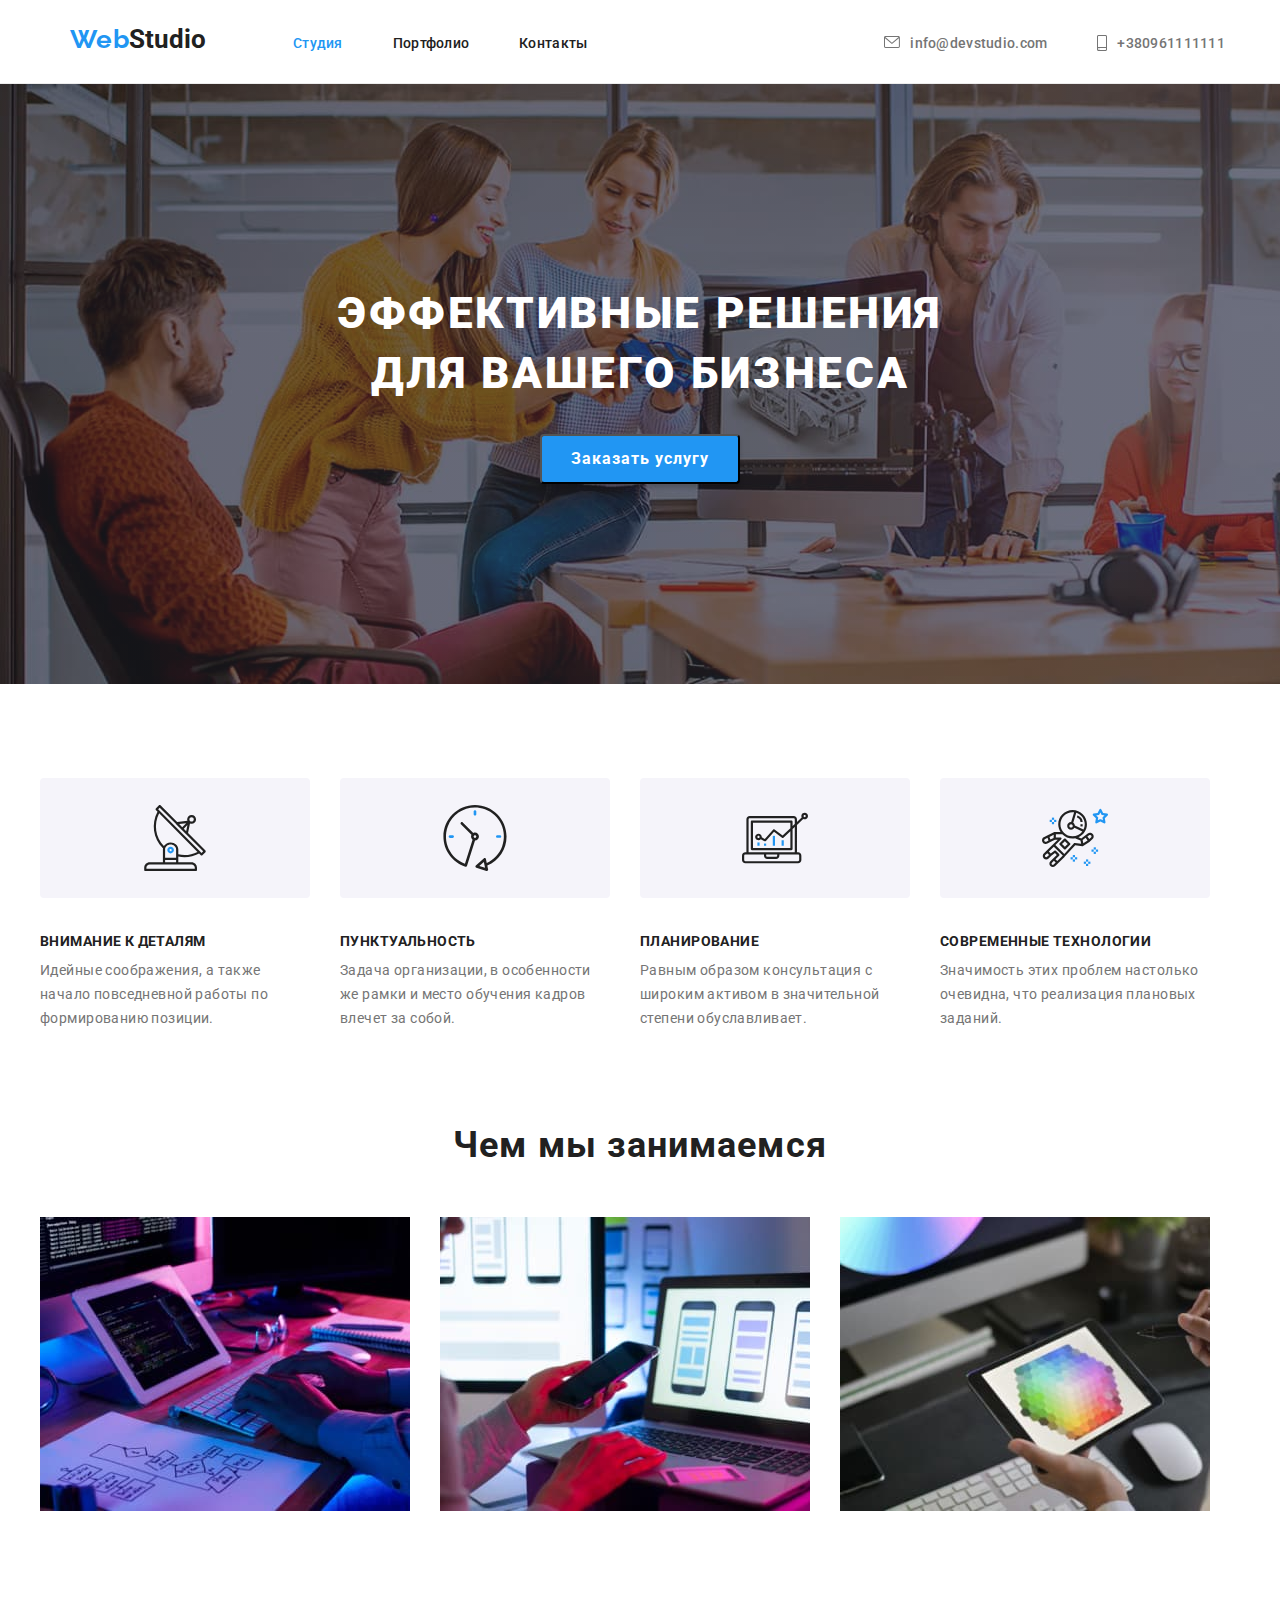
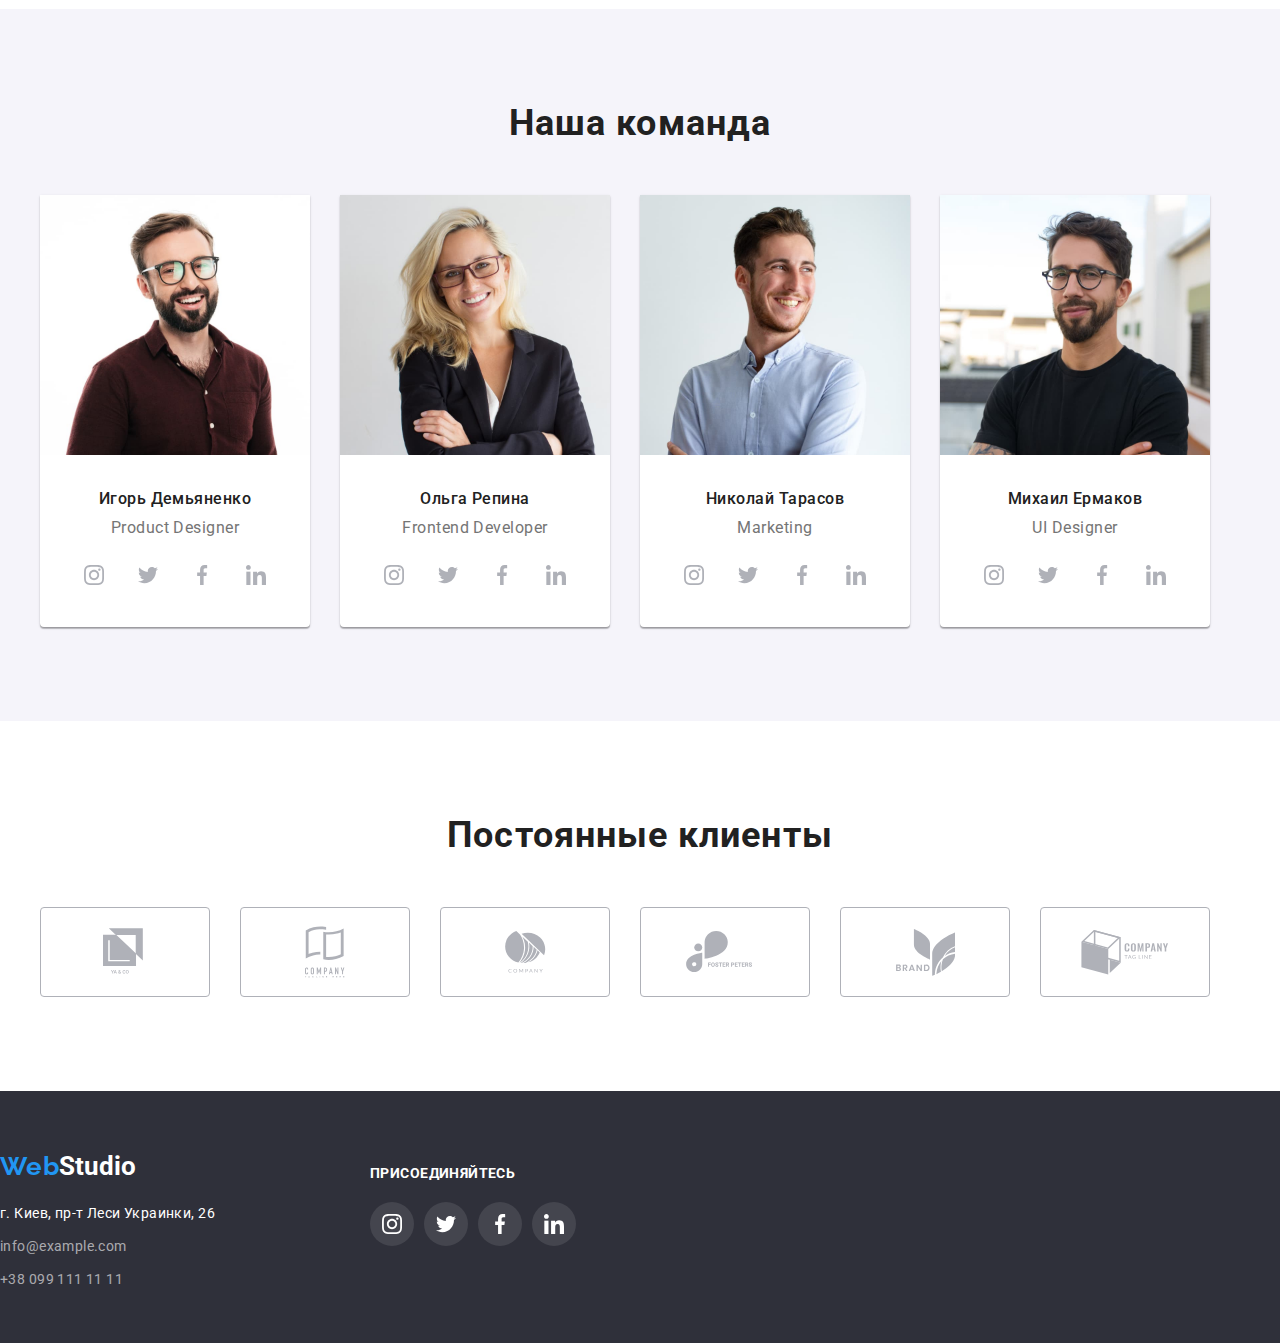
==== commit 32965cf2: "с" ====
--- a/index.html
+++ b/index.html
@@ -18,9 +18,9 @@
                 <a class="logo" href=""><span class="web">Web</span>Studio</a>
                 
                 <ul class="site-nav">
-                    <li class="item"><a class="link site-nav-studio" href="https://aleksdu.github.io/goit-markup-hw-03/">Студия</a></li>
+                    <li class="item"><a class="link site-nav-studio" href="https://aleksdu.github.io/goit-markup-hw-04/">Студия</a></li>
                     <li class="item"><a class="link site-nav-portfolio"
-                            href="https://aleksdu.github.io/goit-markup-hw-03/portfolio">Портфолио</a></li>
+                            href="https://aleksdu.github.io/goit-markup-hw-04/portfolio">Портфолио</a></li>
                     <li class="item"><a class="link site-nav-contacts" href="">Контакты</a></li>
                 </ul>
                 
@@ -318,7 +318,6 @@
                  <div class="footer-address">г. Киев, пр-т Леси Украинки, 26</div>
                 <a class="footer-mail" href="mailto:info@example.com">info@example.com</a><br />
                 <a class="footer-tel" href="tel:+380991111111">+38 099 111 11 11</a>
-                </div>
             </address>
         </div>
         
--- a/css/styles.css
+++ b/css/styles.css
@@ -597,8 +597,6 @@
 margin-left: auto;
 width: 1230px;
 height: 132px;
-outline: 1px solid tomato;
-
 }
 
 .footer .web{
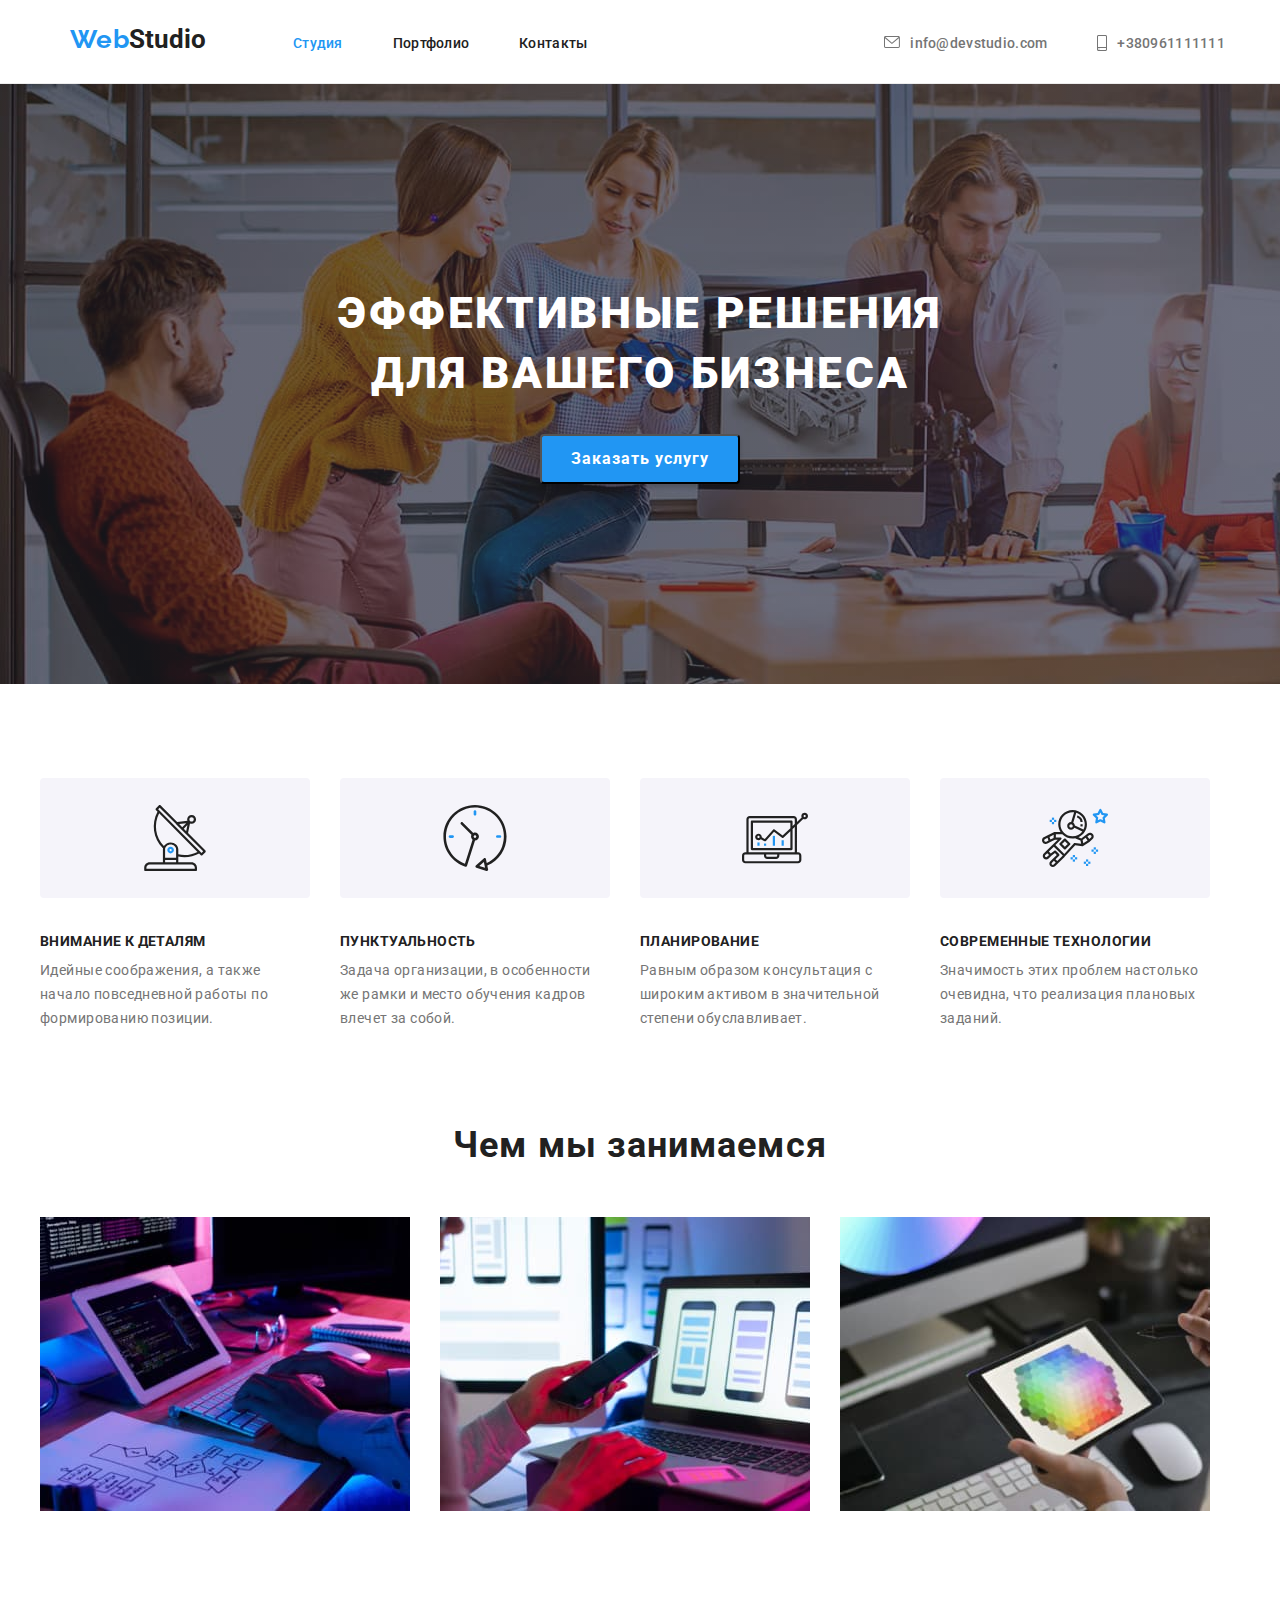
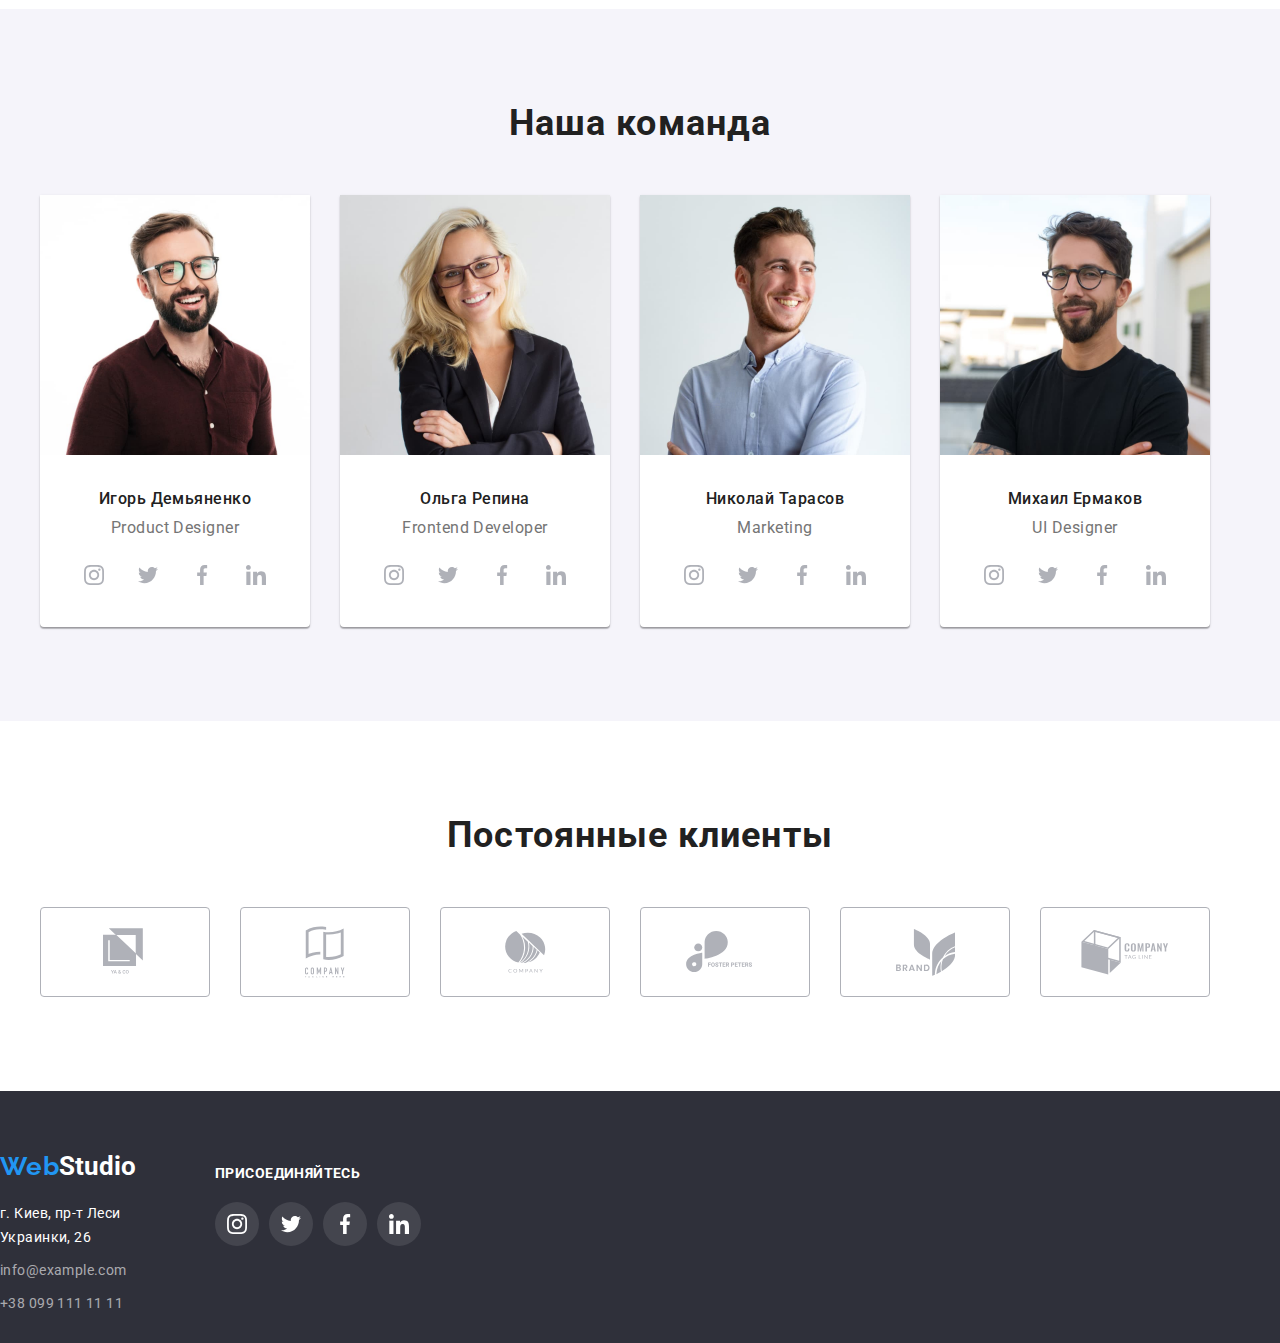
==== commit f8d4555a: "corr 4.1" ====
--- a/index.html
+++ b/index.html
@@ -304,7 +304,7 @@
                         </svg>
                     </a>
                 </li>
-            </ul class="clients-list">
+            </ul>
             </div>
     </section>
     </main>
@@ -323,7 +323,7 @@
         
 
         <!-- social links -->
-        <section class="social-links">
+        <div class="social-links">
             <div class="container">
             <h3 class="call">присоединяйтесь</h3>
                 <ul class="social-list social-list-footer">
@@ -357,7 +357,7 @@
                     </li>
                 </ul>
             </div>
-        </section>
+        </div>
     </footer>
     </body>
 </html>
--- a/css/styles.css
+++ b/css/styles.css
@@ -581,12 +581,9 @@
 .footer{
 display: flex;
 background-color: #2F303A;
-width: 1600px;
-height: 252px;
 padding-top: 60px;
 padding-bottom: 60px;
-margin-left: auto;
-margin-right: auto;
+margin: 0 auto;
 }
 
 .footer:not(:last-child){
@@ -669,7 +666,7 @@
  .social-links{
 display: flex;
 /* padding-top: 72px; */
-padding-bottom: 100px;
+/* padding-bottom: 100px; */
 padding-left: 70px;
 margin-right: auto;
 margin-left: auto;
@@ -739,125 +736,33 @@
 }
 
  .button{
+padding: 6px 22px;
 font-family: Roboto, sans-serif;
 font-weight: 500;
 font-size: 16px;
 line-height: 1.625;
+align-content: center;
+align-self: center;
 text-align: center;
 letter-spacing: 0.03em;
 color: #212121;
-}
-
-.all-button{
-min-width: 73px;
-height: 38px;
 background: #F5F4FA;
-}
-
-.all{
-margin: 6px 22px;
-min-width: 29px;
-height: 26px;
+border-radius: 4px solid rgb(255, 255, 255);
 border: none;
-background: transparent;
-}
-
-.all-button:hover{
-    background: #2196F3;
-/* shadow-middle */
-
+}
+
+
+
+.item:hover .button,
+.item:focus .button{
+background: #2196F3;
+color:#ffffff;
 box-shadow: 0px 3px 1px rgba(0, 0, 0, 0.1), 0px 1px 2px rgba(0, 0, 0, 0.08), 0px 2px 2px rgba(0, 0, 0, 0.12);
 border-radius: 4px;
 }
 
-.item:hover .button{
-background: #2196F3;
-color:#ffffff;
-}
-
-
-.veb{
-min-width: 84px;
-margin: 6px 15px;
-height: 26px;
-border: none;
-background: transparent;
-}
-.veb-button{
-width: 128px;
-height: 38px;
-background: #F5F4FA;
-border-radius: 4px solid rgb(255, 255, 255);
-}
-.veb-button:hover{
-background: #2196F3;
-/* shadow-middle */
-
-box-shadow: 0px 3px 1px rgba(0, 0, 0, 0.1), 0px 1px 2px rgba(0, 0, 0, 0.08), 0px 2px 2px rgba(0, 0, 0, 0.12);
-border-radius: 4px;
-}
-
-.soft{
-min-width: 101px;
-height: 26px;
-margin: 6px 22px;
-border: none;
-background: transparent;
-}
-.soft-button{
-min-width: 135px;
-height: 38px;
-background: #F5F4FA;
-border-radius: 4px solid rgb(255, 255, 255);
-}
-.soft-button:hover{
-background: #2196F3;
-/* shadow-middle */
-
-box-shadow: 0px 3px 1px rgba(0, 0, 0, 0.1), 0px 1px 2px rgba(0, 0, 0, 0.08), 0px 2px 2px rgba(0, 0, 0, 0.12);
-border-radius: 4px;
-}
-.design{
-min-width: 59px;
-height: 26px;
-margin: 6px 22px;
-border: none;
-background: transparent;
-}
-.design-button{
-min-width: 103px;
-height: 38px;
-background: #F5F4FA;
-border-radius: 4px solid rgb(255, 255, 255);
-}
-.design-button:hover{
-background: #2196F3;
-/* shadow-middle */
-
-box-shadow: 0px 3px 1px rgba(0, 0, 0, 0.1), 0px 1px 2px rgba(0, 0, 0, 0.08), 0px 2px 2px rgba(0, 0, 0, 0.12);
-border-radius: 4px;
-}
-
-.marketing{
-min-width: 86px;
-height: 26px;
-margin: 6px 22px;
-border: none;
-background: transparent;
-}
-.marketing-button{
-min-width: 130px;
-height: 38px;
-background: #F5F4FA;
-border-radius: 4px solid rgb(255, 255, 255);
-}
-.marketing-button:hover{
-background: #2196F3;
-/* shadow-middle */
-
-box-shadow: 0px 3px 1px rgba(0, 0, 0, 0.1), 0px 1px 2px rgba(0, 0, 0, 0.08), 0px 2px 2px rgba(0, 0, 0, 0.12);
-border-radius: 4px;
-}
+
+
 .button:hover, .button:focus,
 .button:active{
 color: #FFFFFF;
@@ -904,7 +809,8 @@
      margin-bottom: 30px;
  }
 
- .progects:hover .item{
+ .progects:hover .item,
+ .progects:focus .item{
 box-shadow: 0px 1px 1px rgba(0, 0, 0, 0.12), 0px 4px 4px rgba(0, 0, 0, 0.06), 1px 4px 6px rgba(0, 0, 0, 0.16);
  }
 
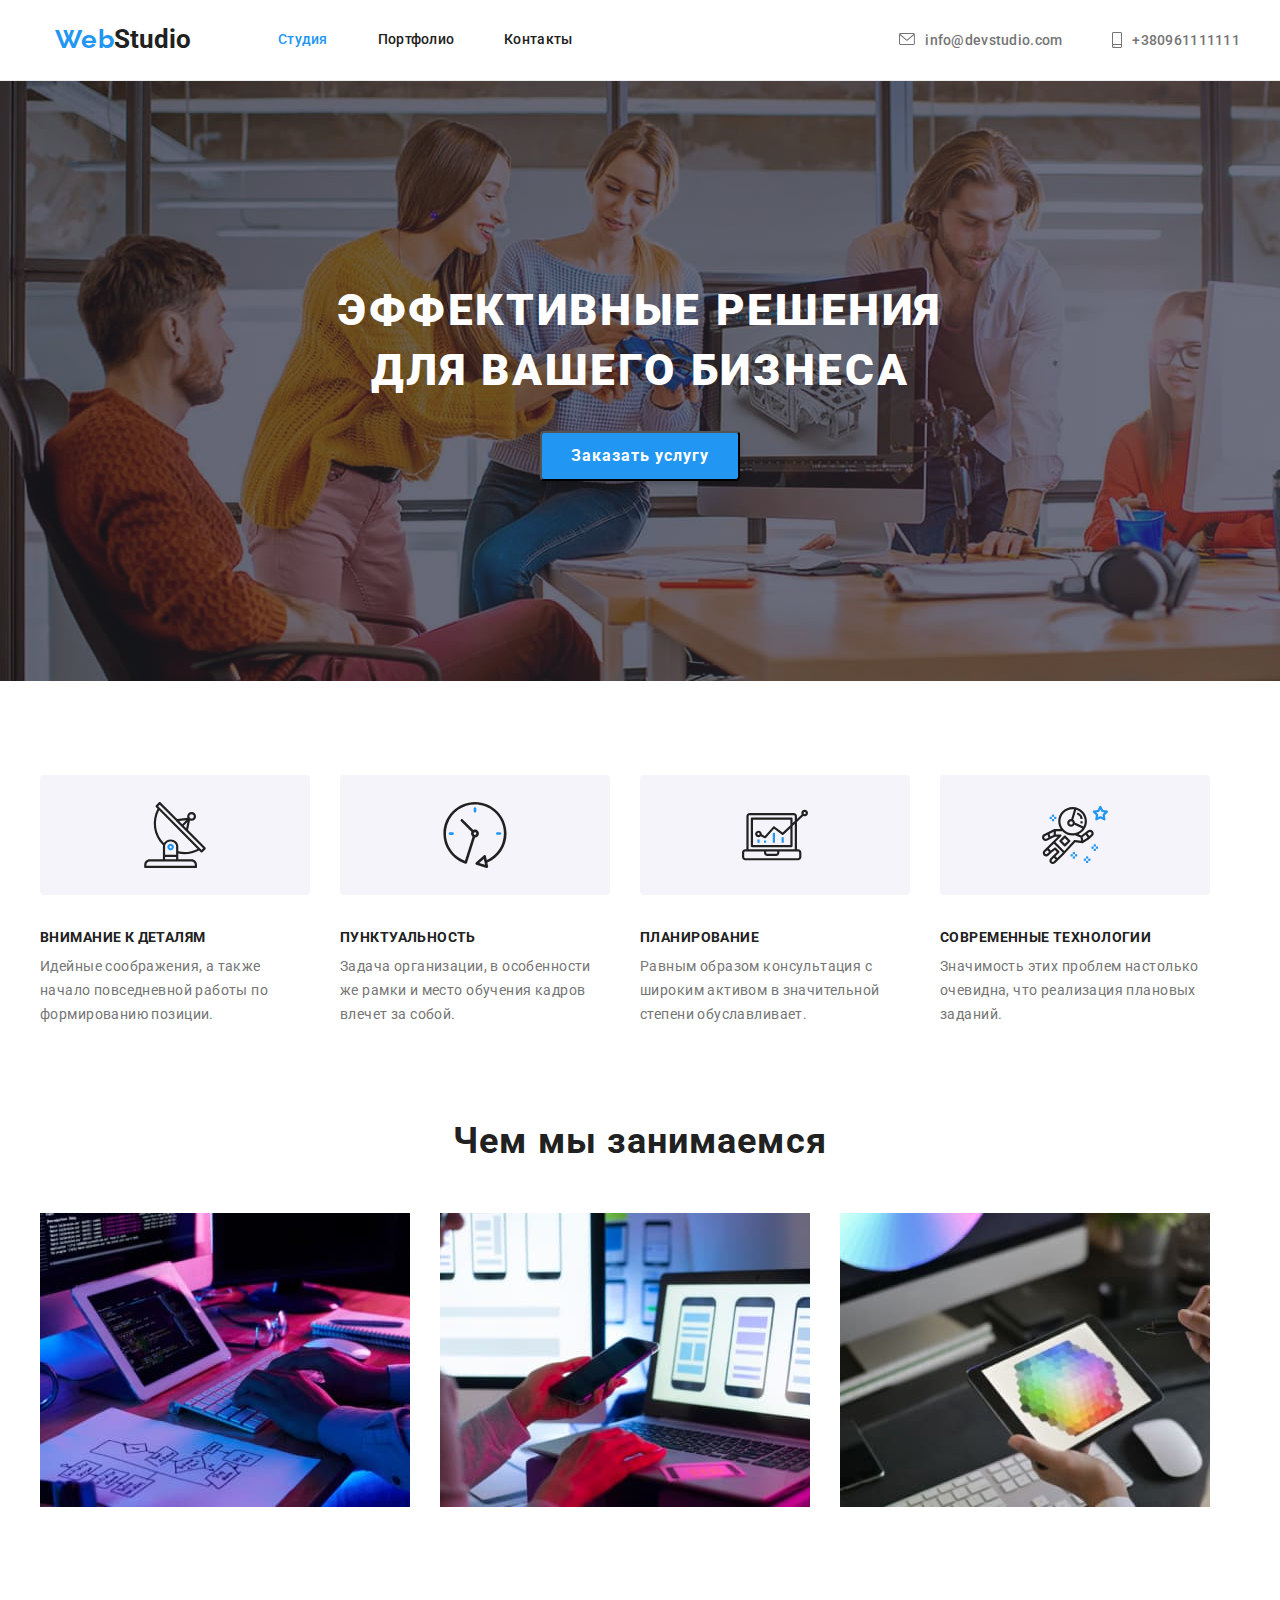
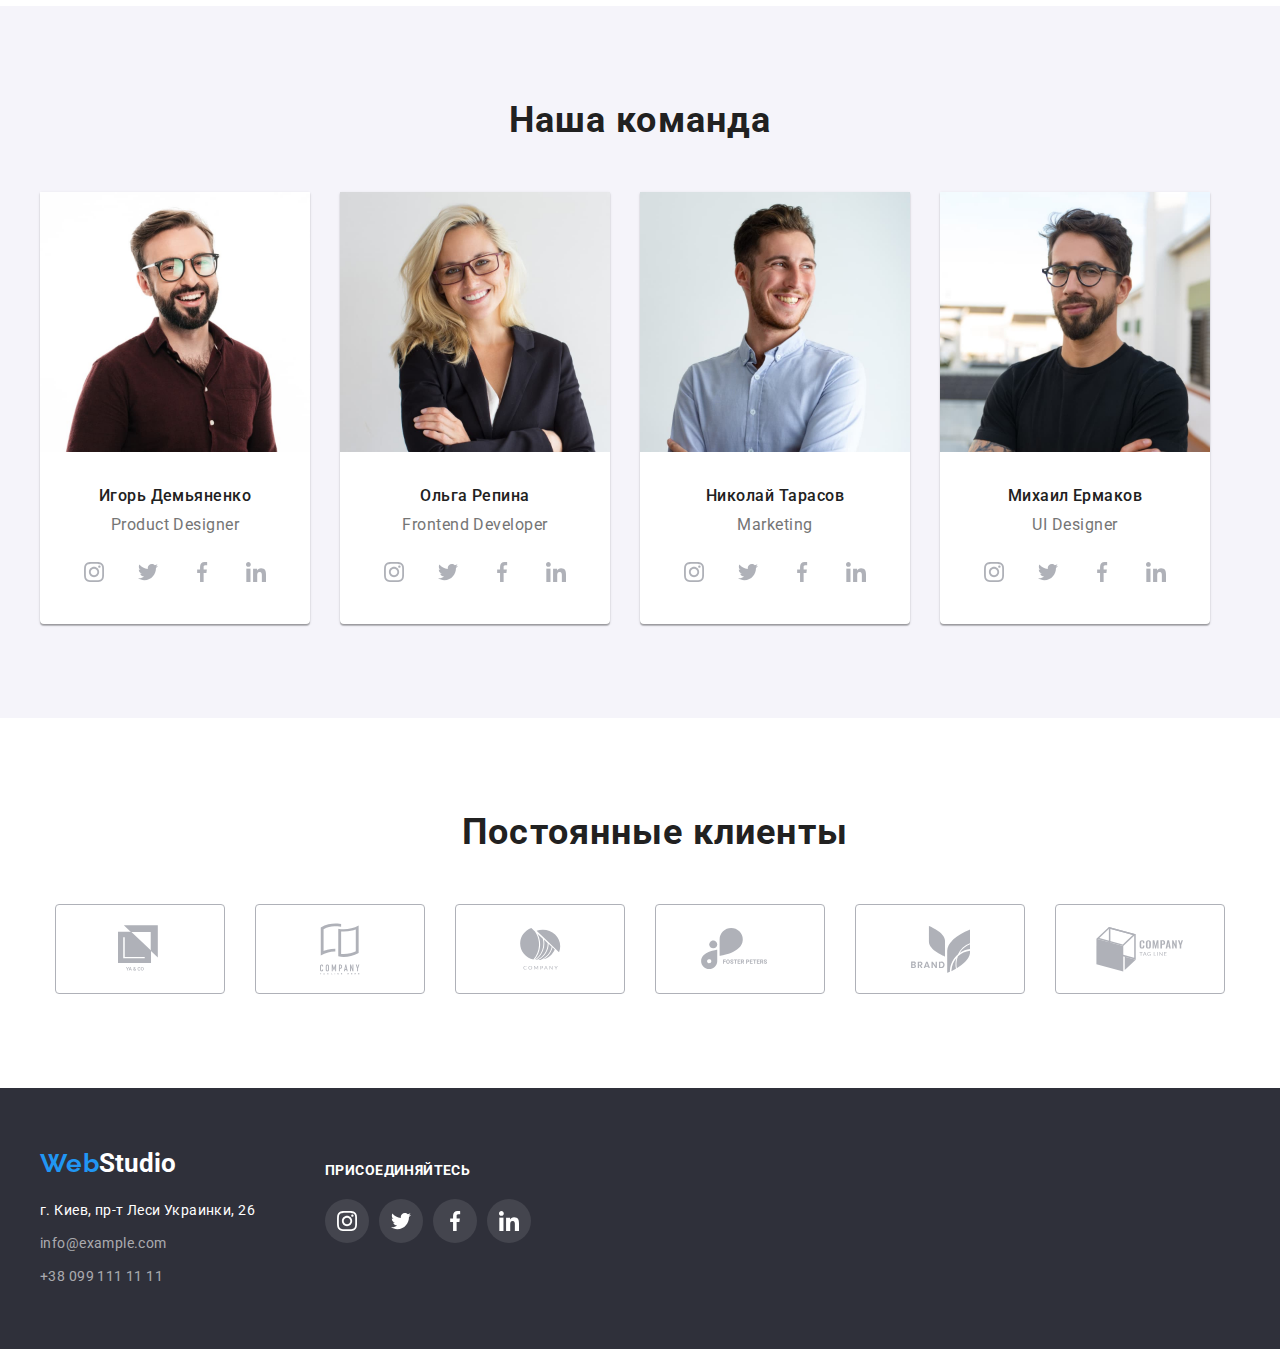
==== commit 792a9669: "cor.4.2" ====
--- a/index.html
+++ b/index.html
@@ -13,7 +13,7 @@
     <!-- Шапка  -->
     <header class="header">
         <!-- навигация в шапке сайта -->
-        <nav>
+        <nav class="nav">
            <div class="container">
                 <a class="logo" href=""><span class="web">Web</span>Studio</a>
                 
@@ -313,19 +313,20 @@
     
     <footer class="footer">
         <div class="container">
+            <div class="">
             <a class="logo" href=""><span class="web">Web</span>Studio</a>
             <address>
                  <div class="footer-address">г. Киев, пр-т Леси Украинки, 26</div>
                 <a class="footer-mail" href="mailto:info@example.com">info@example.com</a><br />
                 <a class="footer-tel" href="tel:+380991111111">+38 099 111 11 11</a>
             </address>
-        </div>
+            </div>
+        
         
 
         <!-- social links -->
-        <div class="social-links">
-            <div class="container">
-            <h3 class="call">присоединяйтесь</h3>
+            <div class="social-links">
+             <h3 class="call">присоединяйтесь</h3>
                 <ul class="social-list social-list-footer">
                     <li class="social-list-item">
                         <a href="" class="social-list-link">
--- a/css/styles.css
+++ b/css/styles.css
@@ -30,22 +30,23 @@
 }
 
   /* ========Header============ */
-.header .container{
+      .container{
     display: flex;
-    align-items: baseline;
-    width: 1200px;
+    /* align-items: baseline; */
+    width: 1230px;
     padding-left: 15px;
     padding-right: 15px;
     margin: 0 auto;
     }
 
     .header{
+    /* display: flex; */
     border-bottom: 1px solid #ECECEC;
-
+    /* align-items: baseline; */
     }
   
     .site-nav .item+.item{
-        margin-left: 50px;
+                margin-left: 50px;
         display: block;
     }
 
@@ -55,6 +56,7 @@
     }
 
     .site-nav{
+        padding-top: 30px;
         display: flex;
     }
 .web{
@@ -200,7 +202,17 @@
 
 /* ========Studio Button on backend============ */
 
-.title{
+.title>.container{
+    display: block;
+    /* align-items: baseline; */
+    width: 1230px;
+    padding-left: 15px;
+    padding-right: 15px;
+    margin: 0 auto;
+    }
+    
+    .title{
+display: flex;
 padding-top: 200px;
 padding-bottom: 200px;
 margin: 0 auto;
@@ -216,10 +228,6 @@
   background-color: #2F303A;
 }
 
-.title .container{
-
-
-}
 
 .title-buton-title{
 margin-bottom: 30px;
@@ -272,13 +280,7 @@
 padding-bottom: 94px;
 }
 
-.features-items .container{
-width: 1230px;
-padding-left: 15px;
-padding-right: 15px;
-margin-left: auto;
-margin-right: auto;;
-}
+
 
 .features{
     display: flex;
@@ -363,14 +365,7 @@
 letter-spacing: 0.03em;
 color: #212121;
 }
-.images .container{
-display: flex;
-width: 1230px;
-padding-right: 15px;
-padding-left: 15px;
-margin-right: auto;
-margin-left: auto;
-}
+
 
 .images .item:not(:last-child){
 margin-right: 30px;
@@ -382,13 +377,15 @@
 padding-bottom: 94px;
 background: #F5F4FA;
 }
-.our-team .container{
-width: 1230px;
-padding-left: 15px;
-padding-right: 15px; 
-margin-right: auto;
-margin-left: auto;
-}
+.our-team>.container{
+    display: block;
+    /* align-items: baseline; */
+    width: 1230px;
+    padding-left: 15px;
+    padding-right: 15px;
+    margin: 0 auto;
+    }
+
 .title-3{
 min-width: 264px;
 margin-left: auto;
@@ -489,14 +486,16 @@
 background-color: #FFFFFF;
 }
 
-.clients.container{
-display: flex;
-height: 370px;
-padding-left: 15px;
-padding-right: 15px;
-margin-left:auto;
-margin-right: auto;
-}
+.clients>.container{
+    display: block;
+    /* align-items: baseline; */
+    width: 1230px;
+    padding-left: 15px;
+    padding-right: 15px;
+    margin: 0 auto;
+    }
+
+
 
 .clients-list{
     display: flex;
@@ -586,19 +585,11 @@
 margin: 0 auto;
 }
 
-.footer:not(:last-child){
-    padding-left: 70px;
-}
-.footer .container{
-margin-right: auto;
-margin-left: auto;
-width: 1230px;
-height: 132px;
-}
+
+
 
 .footer .web{
 margin-left: 0px;
-/* margin-bottom: 20px; */
 
 font-family: Raleway;
 font-weight: 700;
@@ -610,8 +601,6 @@
 
 .footer .logo{
 display: flex;
-/* padding-top: 60px; */
-padding-right: 0;
 margin-right: auto;
 margin-bottom: 20px;
 
@@ -664,19 +653,10 @@
  }
 
  .social-links{
-display: flex;
-/* padding-top: 72px; */
-/* padding-bottom: 100px; */
 padding-left: 70px;
 margin-right: auto;
-margin-left: auto;
- }
-
-.social-links.container{
-display: flex;
-width: 200px;
-height: 80px;
-}
+ }
+
 
 .call{
 margin-bottom: 20px;
